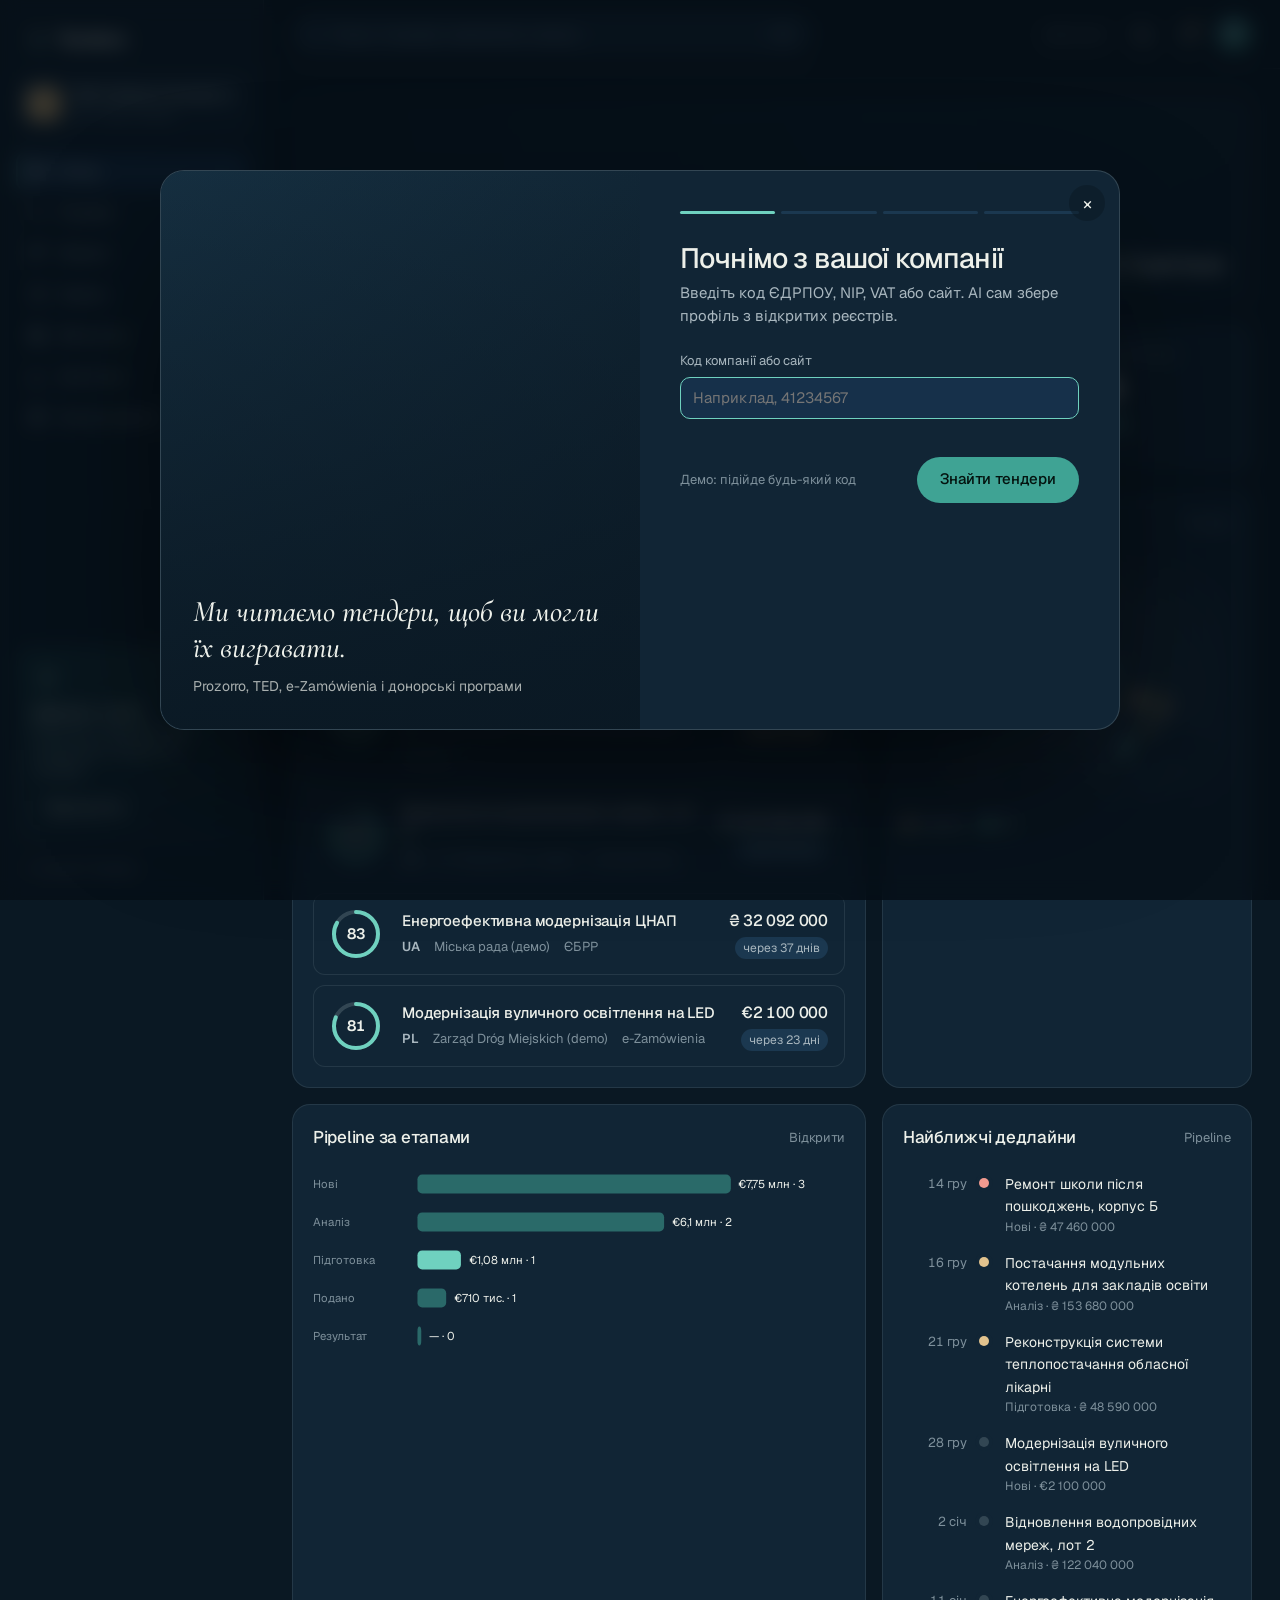
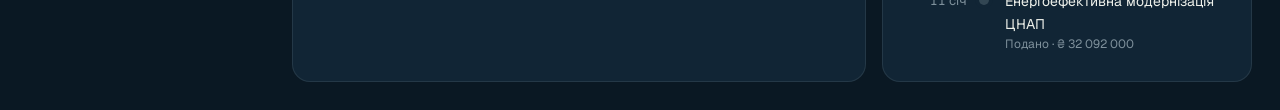
==== app/index.html @ 64ee4f7d "Tendera: premium landing, web app demo and live brand kit - Landing (UA/EN): living photos, animated" ====
<!doctype html>
<html lang="uk" data-theme="dark">
<head>
<meta charset="utf-8">
<meta name="viewport" content="width=device-width, initial-scale=1, viewport-fit=cover">
<title>Tendera — робочий простір</title>
<meta name="description" content="Демо застосунку Tendera: стрічка тендерів, AI-брифи, pipeline і підготовка заявок.">
<meta name="theme-color" content="#0B1A26">
<link rel="icon" href="../brand/favicon.svg" type="image/svg+xml">
<link rel="apple-touch-icon" href="../brand/apple-touch-icon.png">
<link rel="manifest" href="manifest.webmanifest">
<meta property="og:image" content="../brand/og.png">
<link rel="preconnect" href="https://images.unsplash.com">
<link rel="stylesheet" href="../assets/css/fonts.css">
<link rel="stylesheet" href="app.css">
</head>
<body>
<a class="skip" href="#view">Перейти до змісту</a>
<div class="shell">
  <aside class="side" id="side" aria-label="Бічна панель">
    <a class="side__brand" href="#/" aria-label="Tendera — огляд"><img src="../brand/logo.svg" height="30" alt="Tendera"></a>
    <button class="org" type="button" id="orgBtn" aria-label="Компанія">
      <span class="org__logo">ГІ</span>
      <span class="org__txt"><b id="orgName">ТОВ «Галбуд-Інжиніринг»</b><small>Pro · тріал, 12 днів</small></span>
    </button>
    <nav class="side__nav" aria-label="Розділи">
      <a href="#/" data-route="overview"><svg viewBox="0 0 24 24"><path d="M4 13h6V4H4zM14 20h6v-9h-6zM4 20h6v-4H4zM14 4v4h6V4z"/></svg>Огляд</a>
      <a href="#/tenders" data-route="tenders"><svg viewBox="0 0 24 24"><circle cx="11" cy="11" r="6.5"/><path d="m20 20-4.2-4.2"/></svg>Тендери<span class="badge" id="newCount">6</span></a>
      <a href="#/pipeline" data-route="pipeline"><svg viewBox="0 0 24 24"><path d="M4 5h4v14H4zM10 5h4v9h-4zM16 5h4v6h-4z"/></svg>Pipeline</a>
      <a href="#/bid/UA-2026-1041" data-route="bid"><svg viewBox="0 0 24 24"><path d="M7 3h7l5 5v13H7z"/><path d="M14 3v5h5M10 13h6M10 17h4"/></svg>Заявки</a>
      <a href="#/library" data-route="library"><svg viewBox="0 0 24 24"><path d="M4 4h4v16H4zM10 4h4v16h-4z"/><path d="m16 5 3.8-1 3 15.4-3.9.8z" transform="translate(-2 1)"/></svg>Бібліотека</a>
      <a href="#/analytics" data-route="analytics"><svg viewBox="0 0 24 24"><path d="M4 20V10M10 20V4M16 20v-7M22 20H2"/></svg>Аналітика</a>
      <a href="#/settings" data-route="settings"><svg viewBox="0 0 24 24"><circle cx="12" cy="12" r="3"/><path d="M19.4 15a1.6 1.6 0 0 0 .3 1.8l.1.1a2 2 0 1 1-2.8 2.8l-.1-.1a1.6 1.6 0 0 0-1.8-.3 1.6 1.6 0 0 0-1 1.5V21a2 2 0 1 1-4 0v-.1A1.6 1.6 0 0 0 9 19.4a1.6 1.6 0 0 0-1.8.3l-.1.1a2 2 0 1 1-2.8-2.8l.1-.1a1.6 1.6 0 0 0 .3-1.8 1.6 1.6 0 0 0-1.5-1H3a2 2 0 1 1 0-4h.1A1.6 1.6 0 0 0 4.6 9a1.6 1.6 0 0 0-.3-1.8l-.1-.1a2 2 0 1 1 2.8-2.8l.1.1a1.6 1.6 0 0 0 1.8.3H9a1.6 1.6 0 0 0 1-1.5V3a2 2 0 1 1 4 0v.1a1.6 1.6 0 0 0 1 1.5 1.6 1.6 0 0 0 1.8-.3l.1-.1a2 2 0 1 1 2.8 2.8l-.1.1a1.6 1.6 0 0 0-.3 1.8V9a1.6 1.6 0 0 0 1.5 1H21a2 2 0 1 1 0 4h-.1a1.6 1.6 0 0 0-1.5 1z"/></svg>Налаштування</a>
    </nav>
    <div class="side__card">
      <img src="../brand/mark.svg" width="28" height="28" alt="">
      <p><b>Дайджест о 8:00</b><br>Підключіть Telegram, щоб отримувати тендери на телефон.</p>
      <a class="btn btn--sm btn--ghost" href="#/settings?tab=integrations">Підключити</a>
    </div>
    <a class="side__back" href="../">← На сайт Tendera</a>
  </aside>

  <div class="main">
    <header class="top">
      <button class="top__menu" id="menuBtn" type="button" aria-label="Меню" aria-controls="side" aria-expanded="false"><svg viewBox="0 0 24 24"><path d="M4 7h16M4 12h16M4 17h10"/></svg></button>
      <button class="search" id="searchBtn" type="button" aria-label="Пошук і команди">
        <svg viewBox="0 0 24 24"><circle cx="11" cy="11" r="6.5"/><path d="m20 20-4.2-4.2"/></svg>
        <span>Пошук тендерів, замовників, команд</span><kbd>⌘K</kbd>
      </button>
      <div class="top__right">
        <span class="demo-pill" title="Усі дані в демо ілюстративні">Демо-дані</span>
        <button class="icon-btn" id="themeBtn" type="button" aria-label="Перемкнути тему"><svg viewBox="0 0 24 24"><path d="M21 12.8A9 9 0 1 1 11.2 3a7 7 0 0 0 9.8 9.8z"/></svg></button>
        <button class="icon-btn" id="bellBtn" type="button" aria-label="Сповіщення" aria-haspopup="true" aria-expanded="false"><svg viewBox="0 0 24 24"><path d="M6 8a6 6 0 1 1 12 0c0 7 3 9 3 9H3s3-2 3-9M10.3 21a1.9 1.9 0 0 0 3.4 0"/></svg><i class="dot"></i></button>
        <div class="avatar" title="Олег Коваль">ОК</div>
      </div>
      <div class="pop" id="bellPop" hidden>
        <p class="pop__title">Сповіщення</p>
        <a href="#/tender/UA-2026-1188" class="pop__item"><b>Дедлайн через 11 днів</b><span>Модульні котельні, Київ</span></a>
        <a href="#/library" class="pop__item"><b>Довідка спливає через 6 днів</b><span>Відсутність податкової заборгованості</span></a>
        <a href="#/tender/UA-2026-1355" class="pop__item"><b>Новий тендер, збіг 79</b><span>Ремонт школи, Харків</span></a>
      </div>
    </header>
    <main id="view" class="view" tabindex="-1"></main>
  </div>
</div>

<div class="palette" id="palette" hidden role="dialog" aria-modal="true" aria-label="Пошук і команди">
  <div class="palette__box">
    <input id="paletteInput" placeholder="Що шукаємо?" autocomplete="off" aria-controls="paletteList">
    <ul id="paletteList" role="listbox"></ul>
    <p class="palette__hint"><kbd>↑</kbd><kbd>↓</kbd> вибір <kbd>Enter</kbd> відкрити <kbd>Esc</kbd> закрити</p>
  </div>
</div>

<div class="onb" id="onb" hidden role="dialog" aria-modal="true" aria-labelledby="onbTitle"></div>
<div class="toasts" id="toasts" aria-live="polite"></div>

<script src="../assets/js/europe.js"></script>
<script src="data.js"></script>
<script src="app.js"></script>
</body>
</html>
---- assets/css/fonts.css ----
/* Self-hosted fonts: Geist (SIL OFL) and Cormorant Garamond (SIL OFL) */
@font-face{font-family:"Geist";font-style:normal;font-display:swap;font-weight:100 900;src:url(../fonts/geist-latin-wght-normal.woff2) format("woff2-variations");unicode-range:U+0000-00FF,U+0131,U+0152-0153,U+02BB-02BC,U+02C6,U+02DA,U+02DC,U+0304,U+0308,U+0329,U+2000-206F,U+20AC,U+2122,U+2191,U+2193,U+2212,U+2215,U+FEFF,U+FFFD}
@font-face{font-family:"Geist";font-style:normal;font-display:swap;font-weight:100 900;src:url(../fonts/geist-latin-ext-wght-normal.woff2) format("woff2-variations");unicode-range:U+0100-02BA,U+02BD-02C5,U+02C7-02CC,U+02CE-02D7,U+02DD-02FF,U+0304,U+0308,U+0329,U+1D00-1DBF,U+1E00-1E9F,U+1EF2-1EFF,U+2020,U+20A0-20AB,U+20AD-20C0,U+2113,U+2C60-2C7F,U+A720-A7FF}
@font-face{font-family:"Geist";font-style:normal;font-display:swap;font-weight:100 900;src:url(../fonts/geist-cyrillic-wght-normal.woff2) format("woff2-variations");unicode-range:U+0301,U+0400-045F,U+0490-0491,U+04B0-04B1,U+2116}
@font-face{font-family:"Geist";font-style:normal;font-display:swap;font-weight:100 900;src:url(../fonts/geist-cyrillic-ext-wght-normal.woff2) format("woff2-variations");unicode-range:U+0460-052F,U+1C80-1C8A,U+20B4,U+2DE0-2DFF,U+A640-A69F,U+FE2E-FE2F}
@font-face{font-family:"Cormorant";font-style:normal;font-display:swap;font-weight:500;src:url(../fonts/cormorant-garamond-latin-500-normal.woff2) format("woff2");unicode-range:U+0000-00FF,U+0131,U+0152-0153,U+02BB-02BC,U+02C6,U+02DA,U+02DC,U+0304,U+0308,U+0329,U+2000-206F,U+20AC,U+2122,U+2191,U+2193,U+2212,U+2215,U+FEFF,U+FFFD}
@font-face{font-family:"Cormorant";font-style:normal;font-display:swap;font-weight:500;src:url(../fonts/cormorant-garamond-latin-ext-500-normal.woff2) format("woff2");unicode-range:U+0100-02BA,U+02BD-02C5,U+02C7-02CC,U+02CE-02D7,U+02DD-02FF,U+1E00-1E9F,U+20A0-20AB,U+20AD-20C0,U+2C60-2C7F,U+A720-A7FF}
@font-face{font-family:"Cormorant";font-style:normal;font-display:swap;font-weight:500;src:url(../fonts/cormorant-garamond-cyrillic-500-normal.woff2) format("woff2");unicode-range:U+0301,U+0400-045F,U+0490-0491,U+04B0-04B1,U+2116}
@font-face{font-family:"Cormorant";font-style:italic;font-display:swap;font-weight:500;src:url(../fonts/cormorant-garamond-latin-500-italic.woff2) format("woff2");unicode-range:U+0000-00FF,U+0131,U+0152-0153,U+02BB-02BC,U+02C6,U+02DA,U+02DC,U+0304,U+0308,U+0329,U+2000-206F,U+20AC,U+2122,U+2191,U+2193,U+2212,U+2215,U+FEFF,U+FFFD}
@font-face{font-family:"Cormorant";font-style:italic;font-display:swap;font-weight:500;src:url(../fonts/cormorant-garamond-latin-ext-500-italic.woff2) format("woff2");unicode-range:U+0100-02BA,U+02BD-02C5,U+02C7-02CC,U+02CE-02D7,U+02DD-02FF,U+1E00-1E9F,U+20A0-20AB,U+20AD-20C0,U+2C60-2C7F,U+A720-A7FF}
@font-face{font-family:"Cormorant";font-style:italic;font-display:swap;font-weight:500;src:url(../fonts/cormorant-garamond-cyrillic-500-italic.woff2) format("woff2");unicode-range:U+0301,U+0400-045F,U+0490-0491,U+04B0-04B1,U+2116}
---- app/app.css ----
/* Tendera app */
:root{
  --verd:#3FA394; --verd-hi:#6FD1BF; --verd-deep:#1F6F65; --brass:#C8A46A; --brass-hi:#E2C38E; --seal:#CF4E44; --amber:#D9A441;
  --sans:"Geist",ui-sans-serif,system-ui,-apple-system,"Segoe UI",Roboto,sans-serif;
  --serif:"Cormorant","Cormorant Garamond",Georgia,serif;
  --ease:cubic-bezier(.16,1,.3,1);
  --r-sm:8px;--r:12px;--r-lg:18px;
}
[data-theme="dark"]{
  --bg:#0A1823; --bg-2:#0D1E2B; --surface:#112535; --surface-2:#16304A; --surface-3:#1B3850;
  --line:rgba(205,222,219,.10); --line-2:rgba(205,222,219,.18);
  --text:#EDF0EA; --text-2:#A9B7BF; --text-3:#7E909B; --accent:var(--verd-hi); --accent-ink:#04130F; --accent-bg:rgba(111,209,191,.12);
  --good:#6FD1BF; --warn:#E2C38E; --bad:#F19A8F; --good-bg:rgba(111,209,191,.13); --warn-bg:rgba(226,195,142,.14); --bad-bg:rgba(241,154,143,.13);
  --shadow:0 30px 80px -30px rgba(0,0,0,.6); color-scheme:dark;
}
[data-theme="light"]{
  --bg:#EEF1EC; --bg-2:#E6EAE4; --surface:#FFFFFF; --surface-2:#F4F6F2; --surface-3:#E9EEE8;
  --line:rgba(11,26,38,.09); --line-2:rgba(11,26,38,.16);
  --text:#0B1A26; --text-2:#475965; --text-3:#6D7E88; --accent:var(--verd-deep); --accent-ink:#FFFFFF; --accent-bg:rgba(31,111,101,.10);
  --good:#1F6F65; --warn:#946A1F; --bad:#B23B30; --good-bg:rgba(31,111,101,.10); --warn-bg:rgba(200,164,106,.18); --bad-bg:rgba(207,78,68,.11);
  --shadow:0 24px 60px -30px rgba(11,26,38,.35); color-scheme:light;
}
*,*::before,*::after{box-sizing:border-box}
html,body{height:100%}
body{margin:0;background:var(--bg);color:var(--text);font:400 15px/1.5 var(--sans);-webkit-font-smoothing:antialiased;font-feature-settings:"ss01","cv11"}
img{display:block;max-width:100%}
a{color:inherit}
button,input,select,textarea{font:inherit;color:inherit}
svg{fill:none;stroke:currentColor;stroke-width:1.6;stroke-linecap:round;stroke-linejoin:round}
.num{font-variant-numeric:tabular-nums lining-nums}
.skip{position:absolute;left:16px;top:-60px;z-index:200;background:var(--surface);padding:8px 14px;border-radius:8px}
.skip:focus{top:12px}
:focus-visible{outline:2px solid var(--accent);outline-offset:2px;border-radius:6px}
.sr-only{position:absolute!important;width:1px;height:1px;overflow:hidden;clip:rect(0,0,0,0);white-space:nowrap}

/* buttons */
.btn{display:inline-flex;align-items:center;justify-content:center;gap:8px;height:38px;padding:0 16px;border-radius:999px;border:1px solid transparent;background:none;font-weight:500;font-size:14px;cursor:pointer;text-decoration:none;white-space:nowrap;transition:background .2s,border-color .2s,box-shadow .3s var(--ease),transform .2s}
.btn:active{transform:translateY(1px)}
.btn svg{width:16px;height:16px}
.btn--sm{height:32px;padding:0 12px;font-size:13px}
.btn--lg{height:46px;padding:0 22px;font-size:15px}
.btn--primary{background:var(--verd);color:#04130F}
[data-theme="light"] .btn--primary{background:var(--verd-deep);color:#fff}
.btn--primary:hover{box-shadow:0 10px 30px -10px rgba(63,163,148,.7);filter:brightness(1.08)}
.btn--ghost{border-color:var(--line-2)}
.btn--ghost:hover{background:var(--surface-2)}
.btn--danger{border-color:var(--line-2);color:var(--bad)}
.btn--brass{background:linear-gradient(180deg,var(--brass-hi),var(--brass));color:#1C1406}
.icon-btn{position:relative;width:38px;height:38px;border-radius:999px;border:1px solid var(--line);background:none;display:grid;place-items:center;cursor:pointer}
.icon-btn svg{width:18px;height:18px}
.icon-btn:hover{background:var(--surface-2)}
.icon-btn .dot{position:absolute;top:8px;right:9px;width:7px;height:7px;border-radius:50%;background:var(--brass);box-shadow:0 0 0 2px var(--bg)}

/* shell */
.shell{display:grid;grid-template-columns:264px minmax(0,1fr);min-height:100%}
.side{position:sticky;top:0;height:100vh;display:flex;flex-direction:column;gap:18px;padding:22px 16px;background:var(--bg-2);border-right:1px solid var(--line);overflow-y:auto}
[data-theme="light"] .side__brand img{filter:invert(1) hue-rotate(180deg) brightness(.6)}
.side__brand{padding:2px 8px}
.org{display:flex;gap:10px;align-items:center;padding:10px;border-radius:var(--r);border:1px solid var(--line);background:var(--surface);cursor:pointer;text-align:left}
.org__logo{flex:0 0 34px;height:34px;border-radius:9px;display:grid;place-items:center;background:linear-gradient(135deg,var(--brass-hi),var(--brass));color:#1C1406;font-weight:600;font-size:13px}
.org__txt{display:grid;min-width:0}
.org__txt b{font-weight:500;font-size:13px;white-space:nowrap;overflow:hidden;text-overflow:ellipsis}
.org__txt small{font-size:12px;color:var(--text-3)}
.side__nav{display:grid;gap:2px}
.side__nav a{display:flex;align-items:center;gap:12px;padding:9px 12px;border-radius:10px;text-decoration:none;color:var(--text-2);font-size:14px;transition:background .2s,color .2s}
.side__nav a svg{width:18px;height:18px;flex:none}
.side__nav a:hover{background:var(--surface);color:var(--text)}
.side__nav a.is-active{background:var(--surface-2);color:var(--text);box-shadow:inset 2px 0 0 var(--accent)}
.badge{margin-left:auto;min-width:20px;height:20px;padding:0 6px;border-radius:999px;background:var(--accent-bg);color:var(--accent);font-size:12px;font-weight:600;display:grid;place-items:center}
.side__card{margin-top:auto;padding:16px;border-radius:var(--r);background:linear-gradient(160deg,rgba(63,163,148,.18),rgba(63,163,148,.02));border:1px solid var(--line)}
.side__card p{margin:10px 0 12px;font-size:13px;color:var(--text-2)}
.side__card b{color:var(--text);font-weight:500}
.side__back{font-size:13px;color:var(--text-3);text-decoration:none;padding:0 8px}
.side__back:hover{color:var(--text)}
.main{min-width:0;display:flex;flex-direction:column}
.top{position:sticky;top:0;z-index:20;display:flex;align-items:center;gap:12px;padding:14px 28px;background:color-mix(in srgb,var(--bg) 82%,transparent);backdrop-filter:blur(16px);-webkit-backdrop-filter:blur(16px);border-bottom:1px solid var(--line)}
.top__menu{display:none;width:38px;height:38px;border-radius:10px;border:1px solid var(--line);background:none;cursor:pointer;place-items:center}
.top__menu svg{width:20px;height:20px}
.search{flex:1;max-width:520px;display:flex;align-items:center;gap:10px;height:40px;padding:0 12px;border-radius:999px;border:1px solid var(--line);background:var(--surface);color:var(--text-3);cursor:pointer;text-align:left}
.search svg{width:17px;height:17px}
.search span{flex:1;font-size:14px;white-space:nowrap;overflow:hidden;text-overflow:ellipsis}
kbd{font:500 11px var(--sans);padding:2px 6px;border-radius:5px;border:1px solid var(--line-2);color:var(--text-3)}
.top__right{margin-left:auto;display:flex;align-items:center;gap:8px}
.demo-pill{font-size:12px;padding:5px 10px;border-radius:999px;border:1px dashed var(--line-2);color:var(--text-3)}
.avatar{width:36px;height:36px;border-radius:50%;display:grid;place-items:center;font-size:13px;font-weight:600;background:linear-gradient(135deg,#2B5B6B,#1F6F65);color:#EDF0EA;flex:none}
.avatar--sm{width:26px;height:26px;font-size:11px}
.pop{position:absolute;right:28px;top:62px;width:320px;padding:10px;border-radius:var(--r);background:var(--surface);border:1px solid var(--line-2);box-shadow:var(--shadow);animation:popIn .25s var(--ease)}
@keyframes popIn{from{opacity:0;transform:translateY(-6px)}}
.pop__title{margin:4px 8px 8px;font-size:12px;color:var(--text-3)}
.pop__item{display:grid;padding:10px;border-radius:10px;text-decoration:none}
.pop__item:hover{background:var(--surface-2)}
.pop__item b{font-weight:500;font-size:14px}
.pop__item span{font-size:13px;color:var(--text-3)}
.view{padding:28px;max-width:1440px;width:100%;outline:none}
.view.is-entering{animation:viewIn .5s var(--ease)}
@keyframes viewIn{from{opacity:0;transform:translateY(8px)}}

/* page head */
.ph{display:flex;align-items:flex-end;justify-content:space-between;gap:20px;margin-bottom:24px;flex-wrap:wrap}
.ph h1{margin:0;font-weight:500;font-size:30px;letter-spacing:-.03em;line-height:1.15}
.ph p{margin:6px 0 0;color:var(--text-2)}
.ph__actions{display:flex;gap:8px;flex-wrap:wrap}
.greet{font-family:var(--serif);font-style:italic;font-weight:500;font-size:40px;letter-spacing:-.01em;line-height:1}

/* cards */
.card{background:var(--surface);border:1px solid var(--line);border-radius:var(--r-lg);padding:20px}
.card h2,.card h3{margin:0;font-weight:500;letter-spacing:-.015em}
.card h2{font-size:17px}
.card__head{display:flex;align-items:center;justify-content:space-between;gap:12px;margin-bottom:14px}
.card__head a{font-size:13px;color:var(--text-3);text-decoration:none}
.card__head a:hover{color:var(--accent)}
.grid{display:grid;gap:16px}
.grid > *{min-width:0}
.g-kpi{grid-template-columns:repeat(4,minmax(0,1fr))}
.g-main{grid-template-columns:minmax(0,1.55fr) minmax(0,1fr)}
.kpi{position:relative;overflow:hidden}
.kpi small{display:block;font-size:13px;color:var(--text-3)}
.kpi b{display:block;margin-top:8px;font-weight:500;font-size:30px;letter-spacing:-.035em;line-height:1.1}
.kpi span{display:inline-block;margin-top:8px;font-size:12px;padding:2px 8px;border-radius:999px;background:var(--good-bg);color:var(--good)}
.kpi--hero{background:linear-gradient(150deg,rgba(63,163,148,.22),rgba(63,163,148,.04) 60%),var(--surface);border-color:rgba(111,209,191,.28)}
.kpi--hero b{font-family:var(--serif);font-size:46px;letter-spacing:-.02em;color:var(--brass-hi)}
[data-theme="light"] .kpi--hero b{color:#8A6326}

/* hero banner with living photo */
.hello{position:relative;overflow:hidden;border-radius:var(--r-lg);min-height:210px;margin-bottom:16px;isolation:isolate;color:#EDF0EA;display:flex;align-items:flex-end}
.hello .lp{position:absolute;inset:0;z-index:-2}
.hello::before{content:"";position:absolute;inset:0;z-index:-1;background:linear-gradient(90deg,rgba(10,24,35,.92) 0%,rgba(10,24,35,.7) 45%,rgba(10,24,35,.15))}
.hello__in{padding:26px 28px;display:flex;align-items:flex-end;justify-content:space-between;gap:24px;width:100%;flex-wrap:wrap}
.hello p{margin:8px 0 0;color:rgba(237,240,234,.78);max-width:36em}
.hello__meta{display:flex;gap:24px}
.hello__meta div{display:grid}
.hello__meta small{font-size:12px;color:rgba(237,240,234,.65)}
.hello__meta b{font-weight:500;font-size:22px}

/* living photo (shared) */
.lp{overflow:hidden;background:linear-gradient(135deg,#183447,#0D1E2B)}
.lp img{width:100%;height:100%;object-fit:cover;transform:scale(1.1);animation:lpDrift 24s ease-in-out infinite alternate;transition:opacity .8s}
.lp img.is-broken{opacity:0}
@keyframes lpDrift{from{transform:scale(1.1) translate(-1.2%,1%)}to{transform:scale(1.18) translate(1.4%,-1.2%)}}

/* tender rows */
.tlist{display:grid;gap:10px}
.trow{display:grid;grid-template-columns:56px minmax(0,1fr) auto;gap:16px;align-items:center;padding:14px 16px;border-radius:var(--r);border:1px solid var(--line);background:var(--surface);text-decoration:none;transition:border-color .2s,background .2s,transform .25s var(--ease)}
.trow:hover{border-color:var(--line-2);background:var(--surface-2)}
.trow__title{font-weight:500;font-size:15px;line-height:1.35;letter-spacing:-.01em;display:-webkit-box;-webkit-line-clamp:2;-webkit-box-orient:vertical;overflow:hidden}
.trow__meta{display:flex;flex-wrap:wrap;gap:6px 14px;margin-top:6px;font-size:13px;color:var(--text-3)}
.trow__meta .cc{font-weight:600;color:var(--text-2)}
.trow__side{text-align:right;display:grid;gap:4px;justify-items:end}
.trow__value{font-weight:500;font-size:16px;letter-spacing:-.02em}
.dl{font-size:12px;padding:2px 8px;border-radius:999px;background:var(--surface-3);color:var(--text-2)}
.dl--soon{background:var(--warn-bg);color:var(--warn)}
.dl--urgent{background:var(--bad-bg);color:var(--bad)}
.ring{position:relative;width:52px;height:52px}
.ring svg{width:52px;height:52px;transform:rotate(-90deg)}
.ring circle{fill:none;stroke-width:4}
.ring .bg{stroke:var(--line-2)}
.ring .fg{stroke-linecap:round;transition:stroke-dashoffset 1.2s var(--ease)}
.ring b{position:absolute;inset:0;display:grid;place-items:center;font-weight:600;font-size:15px;letter-spacing:-.02em}
.ring--lg,.ring--lg svg{width:120px;height:120px}
.ring--lg b{font-size:34px;font-weight:500}
.chip{display:inline-flex;align-items:center;gap:6px;font-size:12px;font-weight:500;padding:3px 9px;border-radius:999px;background:var(--surface-3);color:var(--text-2);white-space:nowrap}
.chip--good{background:var(--good-bg);color:var(--good)}
.chip--warn{background:var(--warn-bg);color:var(--warn)}
.chip--bad{background:var(--bad-bg);color:var(--bad)}
.chip--src{background:none;border:1px solid var(--line-2)}

/* filters */
.filters{display:flex;flex-wrap:wrap;gap:8px;align-items:center;margin-bottom:16px}
.seg{display:inline-flex;padding:3px;border-radius:999px;border:1px solid var(--line);background:var(--surface)}
.seg button{border:0;background:none;padding:6px 12px;border-radius:999px;font-size:13px;color:var(--text-2);cursor:pointer}
.seg button[aria-pressed="true"]{background:var(--surface-3);color:var(--text)}
.fchip{border:1px solid var(--line);background:var(--surface);padding:6px 12px;border-radius:999px;font-size:13px;color:var(--text-2);cursor:pointer}
.fchip[aria-pressed="true"]{border-color:var(--accent);color:var(--accent);background:var(--accent-bg)}
.select{height:34px;border-radius:999px;border:1px solid var(--line);background:var(--surface);padding:0 12px;font-size:13px;color:var(--text-2)}
.range{display:flex;align-items:center;gap:8px;font-size:13px;color:var(--text-2)}
.range input{accent-color:var(--verd)}
.tgrid{display:grid;grid-template-columns:repeat(auto-fill,minmax(320px,1fr));gap:14px}
.tcard{display:flex;flex-direction:column;border-radius:var(--r-lg);border:1px solid var(--line);background:var(--surface);overflow:hidden;text-decoration:none;transition:border-color .2s,transform .35s var(--ease),box-shadow .35s var(--ease)}
.tcard:hover{border-color:var(--line-2);transform:translateY(-3px);box-shadow:var(--shadow)}
.tcard__media{position:relative}
.tcard .lp{height:130px;position:relative}
.tcard .lp::after{content:"";position:absolute;inset:0;background:linear-gradient(180deg,transparent 30%,rgba(10,24,35,.75))}
.tcard__score{position:absolute;right:12px;bottom:-24px;z-index:2;background:var(--surface);border-radius:50%;padding:3px}
.tcard__src{position:absolute;left:12px;top:12px;z-index:2;font-size:11px;font-weight:600;padding:4px 9px;border-radius:999px;background:rgba(10,24,35,.65);color:#EDF0EA;backdrop-filter:blur(8px)}
.tcard__body{padding:16px 16px 18px;display:flex;flex-direction:column;gap:10px;flex:1}
.tcard__foot{margin-top:auto;display:flex;justify-content:space-between;align-items:center;gap:8px;padding-top:12px;border-top:1px solid var(--line)}
.empty{padding:48px;text-align:center;color:var(--text-2);border:1px dashed var(--line-2);border-radius:var(--r-lg)}
.empty b{display:block;color:var(--text);font-weight:500;font-size:17px;margin-bottom:6px}

/* table */
.table{width:100%;border-collapse:collapse;font-size:14px}
.table th{font-weight:500;font-size:12px;color:var(--text-3);text-align:left;padding:10px 12px;border-bottom:1px solid var(--line)}
.table td{padding:12px;border-bottom:1px solid var(--line);vertical-align:middle}
.table tr:hover td{background:var(--surface-2)}
.table a{text-decoration:none;font-weight:500}
.tscroll{overflow-x:auto;border:1px solid var(--line);border-radius:var(--r-lg);background:var(--surface)}

/* tender detail */
.thero{position:relative;border-radius:var(--r-lg);overflow:hidden;isolation:isolate;color:#EDF0EA;margin-bottom:16px}
.thero .lp{position:absolute;inset:0;z-index:-2}
.thero::before{content:"";position:absolute;inset:0;z-index:-1;background:linear-gradient(180deg,rgba(10,24,35,.35),rgba(10,24,35,.92) 75%)}
.thero__in{padding:96px 28px 24px}
.crumbs{font-size:13px;color:rgba(237,240,234,.7);margin-bottom:10px}
.crumbs a{text-decoration:none}
.thero h1{margin:0;max-width:30em;font-weight:500;font-size:30px;line-height:1.15;letter-spacing:-.03em}
.thero__orig{margin:8px 0 0;color:rgba(237,240,234,.7);font-size:14px}
.thero__facts{display:flex;flex-wrap:wrap;gap:12px 32px;margin-top:22px;padding-top:18px;border-top:1px solid rgba(237,240,234,.16)}
.thero__facts div{display:grid}
.thero__facts small{font-size:12px;color:rgba(237,240,234,.62)}
.thero__facts b{font-weight:500;font-size:18px}
.dgrid{display:grid;grid-template-columns:minmax(0,1fr) 340px;gap:16px;align-items:start}
.tabs{display:flex;gap:4px;border-bottom:1px solid var(--line);margin:-4px 0 18px;overflow-x:auto}
.tabs button{border:0;background:none;padding:10px 12px;font-size:14px;color:var(--text-3);cursor:pointer;border-bottom:2px solid transparent;margin-bottom:-1px;white-space:nowrap}
.tabs button[aria-selected="true"]{color:var(--text);border-bottom-color:var(--accent)}
.brief{font-family:var(--serif);font-size:21px;line-height:1.55;color:var(--text);margin:0 0 18px}
.ai-mark{display:inline-flex;align-items:center;gap:6px;font-size:12px;color:var(--accent);margin-bottom:10px}
.ai-mark img{width:18px;height:18px}
.reasons{display:grid;grid-template-columns:1fr 1fr;gap:12px}
.reasons ul{list-style:none;margin:8px 0 0;padding:0;display:grid;gap:8px}
.reasons li{display:flex;gap:8px;font-size:14px;color:var(--text-2)}
.reasons li::before{content:"";flex:none;width:6px;height:6px;margin-top:8px;border-radius:50%;background:var(--good)}
.reasons .con li::before{background:var(--bad)}
.reasons h3{font-size:13px;font-weight:500;color:var(--text-3)}
.req{list-style:none;margin:0;padding:0;display:grid;gap:8px}
.req li{display:grid;grid-template-columns:22px minmax(0,1fr) auto;gap:12px;align-items:start;padding:12px 14px;border-radius:var(--r);background:var(--surface-2);border:1px solid var(--line)}
.req .st{width:22px;height:22px;border-radius:50%;display:grid;place-items:center}
.req .st svg{width:13px;height:13px;stroke-width:2.4}
.st--ok{background:var(--good-bg);color:var(--good)}.st--missing{background:var(--bad-bg);color:var(--bad)}.st--check{background:var(--warn-bg);color:var(--warn)}
.req small{display:block;margin-top:2px;font-size:12px;color:var(--text-3)}
.cite{font-size:12px;color:var(--text-3);white-space:nowrap;border:1px solid var(--line-2);border-radius:6px;padding:2px 6px;background:none;cursor:pointer}
.cite:hover{color:var(--accent);border-color:var(--accent)}
.risk{display:grid;grid-template-columns:auto 1fr auto;gap:12px;align-items:center;padding:12px 14px;border-radius:var(--r);border:1px solid var(--line);margin-bottom:8px}
.verdict{position:sticky;top:84px;display:grid;gap:16px}
.verdict__score{display:flex;align-items:center;gap:16px}
.verdict__label{font-size:13px;color:var(--text-3)}
.verdict__title{margin:2px 0 0;font-weight:500;font-size:20px;letter-spacing:-.02em}
.verdict__title.bid{color:var(--good)}.verdict__title.consider{color:var(--warn)}.verdict__title.skip{color:var(--bad)}
.verdict__btns{display:grid;grid-template-columns:1fr 1fr;gap:8px}
.verdict__btns .btn{width:100%}
.facts{display:grid;gap:10px;margin:0}
.facts div{display:flex;justify-content:space-between;gap:12px;font-size:14px}
.facts dt{color:var(--text-3)}
.facts dd{margin:0;text-align:right;font-weight:500}
.countdown{display:flex;gap:8px}
.countdown div{flex:1;text-align:center;padding:10px 4px;border-radius:10px;background:var(--surface-2)}
.countdown b{display:block;font-size:22px;font-weight:500;letter-spacing:-.02em}
.countdown small{font-size:11px;color:var(--text-3)}

/* chat */
.chat{display:flex;flex-direction:column;gap:12px}
.chat__log{display:grid;gap:12px;max-height:440px;overflow-y:auto;padding-right:4px}
.msg{max-width:86%;padding:12px 14px;border-radius:14px;font-size:14px;line-height:1.55}
.msg--me{justify-self:end;background:var(--accent-bg);color:var(--text);border-bottom-right-radius:4px}
.msg--ai{background:var(--surface-2);border:1px solid var(--line);border-bottom-left-radius:4px}
.msg--ai .cite{margin-left:4px}
.chat__q{display:flex;flex-wrap:wrap;gap:6px}
.chat__form{display:flex;gap:8px}
.chat__form input{flex:1;height:42px;border-radius:999px;border:1px solid var(--line-2);background:var(--surface-2);padding:0 16px;outline:none}
.chat__form input:focus{border-color:var(--accent)}
.typing span{display:inline-block;width:6px;height:6px;margin-right:3px;border-radius:50%;background:var(--text-3);animation:typing 1s infinite}
.typing span:nth-child(2){animation-delay:.15s}.typing span:nth-child(3){animation-delay:.3s}
@keyframes typing{0%,60%,100%{opacity:.25;transform:none}30%{opacity:1;transform:translateY(-3px)}}

/* docs viewer */
.docv{display:grid;grid-template-columns:200px minmax(0,1fr);gap:16px}
.docv__list{display:grid;gap:6px;align-content:start}
.docv__list button{text-align:left;padding:10px 12px;border-radius:10px;border:1px solid var(--line);background:var(--surface-2);cursor:pointer;font-size:13px}
.docv__list button[aria-pressed="true"]{border-color:var(--accent)}
.docv__list small{display:block;color:var(--text-3)}
.page{background:#F7F8F4;color:#26343D;border-radius:10px;padding:26px 30px;font-family:var(--serif);font-size:17px;line-height:1.7;min-height:420px;box-shadow:var(--shadow)}
.page__h{font:500 12px var(--sans);color:#6A7A84;display:flex;justify-content:space-between;border-bottom:1px solid rgba(11,26,38,.1);padding-bottom:10px;margin-bottom:12px}
.page p{margin:0 0 10px}
.page mark{background:rgba(63,163,148,.22);color:inherit;border-radius:3px;padding:0 2px}
.page mark.flash{animation:flash 1.6s var(--ease)}
@keyframes flash{0%,40%{background:rgba(200,164,106,.6)}}

/* analytics svg */
.chart{width:100%;height:auto;display:block}
.chart text{fill:var(--text-3);font:12px var(--sans);stroke:none}
.chart .grid line{stroke:var(--line)}
.legend{display:flex;gap:16px;font-size:13px;color:var(--text-2);margin-top:8px}
.legend i{display:inline-block;width:10px;height:10px;border-radius:3px;margin-right:6px;vertical-align:-1px}

/* pipeline */
.board{display:grid;grid-template-columns:repeat(5,minmax(240px,1fr));gap:12px;overflow-x:auto;padding-bottom:12px}
.col{background:var(--bg-2);border:1px solid var(--line);border-radius:var(--r-lg);padding:12px;min-height:420px;display:flex;flex-direction:column;gap:10px;transition:background .2s,border-color .2s}
.col.is-over{border-color:var(--accent);background:var(--accent-bg)}
.col__head{display:flex;justify-content:space-between;align-items:baseline;padding:4px 4px 6px}
.col__head b{font-weight:500}
.col__head span{font-size:12px;color:var(--text-3)}
.col__sum{font-size:13px;color:var(--text-2);padding:0 4px 4px}
.kcard{padding:12px;border-radius:var(--r);background:var(--surface);border:1px solid var(--line);cursor:grab;display:grid;gap:8px}
.kcard:active{cursor:grabbing}
.kcard.is-dragging{opacity:.4}
.kcard a{text-decoration:none;font-weight:500;font-size:14px;line-height:1.35}
.kcard__row{display:flex;justify-content:space-between;align-items:center;gap:8px;font-size:12px;color:var(--text-3)}
.kcard__move{display:flex;gap:4px}
.kcard__move button{width:26px;height:26px;border-radius:7px;border:1px solid var(--line);background:none;cursor:pointer;color:var(--text-3)}
.kcard__move button:hover{color:var(--text);border-color:var(--line-2)}

/* bid workspace */
.bgrid{display:grid;grid-template-columns:minmax(0,1fr) 360px;gap:16px;align-items:start}
.progress{height:8px;border-radius:999px;background:var(--surface-3);overflow:hidden}
.progress span{display:block;height:100%;border-radius:inherit;background:linear-gradient(90deg,var(--verd),var(--verd-hi));transition:width .8s var(--ease)}
.check{list-style:none;margin:0;padding:0;display:grid;gap:6px}
.check li{display:grid;grid-template-columns:auto minmax(0,1fr) auto;gap:12px;align-items:center;padding:10px 12px;border-radius:10px;border:1px solid var(--line)}
.check input{width:18px;height:18px;accent-color:var(--verd)}
.check label{font-size:14px;cursor:pointer}
.check small{display:block;color:var(--text-3);font-size:12px}
.check li.is-done label{color:var(--text-3);text-decoration:line-through;text-decoration-color:var(--line-2)}
.brief,.page,.editor{font-variant-numeric:lining-nums}
.editor{min-height:340px;padding:20px 22px;border-radius:var(--r);border:1px solid var(--line-2);background:var(--surface-2);font-family:var(--serif);font-size:18px;line-height:1.65;outline:none;white-space:pre-wrap}
.editor:focus{border-color:var(--accent)}
.editor:empty::before{content:attr(data-placeholder);color:var(--text-3)}
.toolbar{display:flex;gap:8px;flex-wrap:wrap;margin-bottom:10px}

/* library */
.lib{display:grid;grid-template-columns:repeat(auto-fill,minmax(260px,1fr));gap:12px}
.libc{padding:16px;border-radius:var(--r-lg);border:1px solid var(--line);background:var(--surface);display:grid;gap:10px}
.libc__ic{width:40px;height:48px;border-radius:6px;background:var(--surface-3);display:grid;place-items:center;font-size:10px;font-weight:600;color:var(--text-3);position:relative}
.libc__ic::after{content:"";position:absolute;right:0;top:0;border-style:solid;border-width:0 10px 10px 0;border-color:transparent var(--surface) transparent transparent}
.libc b{font-weight:500;font-size:14px;line-height:1.35}
.drop{border:1.5px dashed var(--line-2);border-radius:var(--r-lg);padding:28px;text-align:center;color:var(--text-2);transition:border-color .2s,background .2s;cursor:pointer}
.drop.is-over,.drop:hover{border-color:var(--accent);background:var(--accent-bg)}

/* settings */
.form{display:grid;gap:14px;max-width:640px}
.field{display:grid;gap:6px}
.field label{font-size:13px;color:var(--text-2)}
.field input,.field select,.field textarea{height:42px;border-radius:10px;border:1px solid var(--line-2);background:var(--surface-2);padding:0 12px;outline:none}
.field textarea{height:auto;min-height:80px;padding:10px 12px}
.field input:focus,.field select:focus{border-color:var(--accent)}
.tags{display:flex;flex-wrap:wrap;gap:6px}
.integr{display:grid;grid-template-columns:repeat(auto-fill,minmax(240px,1fr));gap:12px}
.integr .card{display:grid;gap:10px}
.integr .ic{width:40px;height:40px;border-radius:10px;display:grid;place-items:center;font-weight:600;background:var(--surface-3)}

/* map card */
.mapcard{position:relative}
.mapcard canvas{width:100%;max-width:100%;aspect-ratio:1000/780;display:block;-webkit-mask-image:radial-gradient(ellipse 65% 62% at 55% 52%,#000 55%,transparent 100%);mask-image:radial-gradient(ellipse 65% 62% at 55% 52%,#000 55%,transparent 100%)}

/* timeline */
.tl{display:grid;gap:0}
.tl__row{display:grid;grid-template-columns:64px 14px minmax(0,1fr);gap:12px;align-items:start;padding:8px 0}
.tl__day{font-size:13px;color:var(--text-3);text-align:right;padding-top:1px}
.tl__dot{width:10px;height:10px;border-radius:50%;margin-top:5px;background:var(--line-2);box-shadow:0 0 0 4px var(--surface)}
.tl__dot.urgent{background:var(--bad)}.tl__dot.soon{background:var(--warn)}
.tl__row a{text-decoration:none;font-size:14px}
.tl__row small{display:block;color:var(--text-3);font-size:12px}

/* palette */
.palette{position:fixed;inset:0;z-index:100;background:rgba(5,12,18,.55);backdrop-filter:blur(6px);display:grid;place-items:start center;padding-top:12vh}
.palette[hidden]{display:none}
.palette__box{width:min(620px,92vw);border-radius:var(--r-lg);background:var(--surface);border:1px solid var(--line-2);box-shadow:var(--shadow);overflow:hidden;animation:popIn .25s var(--ease)}
.palette input{width:100%;height:58px;border:0;border-bottom:1px solid var(--line);background:none;padding:0 20px;font-size:17px;outline:none}
.palette ul{list-style:none;margin:0;padding:8px;max-height:380px;overflow-y:auto}
.palette li{display:flex;justify-content:space-between;gap:12px;padding:10px 12px;border-radius:10px;cursor:pointer;font-size:14px}
.palette li small{color:var(--text-3)}
.palette li[aria-selected="true"]{background:var(--surface-3)}
.palette__hint{margin:0;padding:10px 16px;border-top:1px solid var(--line);font-size:12px;color:var(--text-3);display:flex;gap:6px;align-items:center}

/* onboarding */
.onb{position:fixed;inset:0;z-index:120;display:grid;place-items:center;padding:16px;background:rgba(5,12,18,.72);backdrop-filter:blur(10px)}
.onb[hidden]{display:none}
.onb__box{position:relative;width:min(960px,100%);min-height:560px;display:grid;grid-template-columns:1fr 1fr;border-radius:24px;overflow:hidden;background:var(--surface);border:1px solid var(--line-2);box-shadow:0 60px 160px -40px rgba(0,0,0,.8);animation:popIn .5s var(--ease)}
.onb__photo{position:relative;isolation:isolate;color:#EDF0EA;display:flex;flex-direction:column;justify-content:flex-end;padding:32px}
.onb__photo .lp{position:absolute;inset:0;z-index:-2}
.onb__photo::before{content:"";position:absolute;inset:0;z-index:-1;background:linear-gradient(180deg,rgba(10,24,35,.2),rgba(10,24,35,.9))}
.onb__photo blockquote{margin:0;font-family:var(--serif);font-style:italic;font-size:30px;line-height:1.2}
.onb__photo p{margin:10px 0 0;color:rgba(237,240,234,.7);font-size:14px}
.onb__body{padding:40px 40px 32px;display:flex;flex-direction:column}
.onb__steps{display:flex;gap:6px;margin-bottom:28px}
.onb__steps i{flex:1;height:3px;border-radius:3px;background:var(--surface-3)}
.onb__steps i.on{background:var(--accent)}
.onb h2{margin:0 0 8px;font-weight:500;font-size:28px;letter-spacing:-.03em;line-height:1.15}
.onb__body > p{margin:0 0 24px;color:var(--text-2)}
.onb__foot{margin-top:auto;display:flex;justify-content:space-between;align-items:center;gap:12px;padding-top:24px}
.onb__close{position:absolute;top:14px;right:14px;z-index:3;width:36px;height:36px;border-radius:50%;border:0;background:rgba(10,24,35,.5);color:#EDF0EA;cursor:pointer;font-size:18px}
.scan{display:grid;gap:10px}
.scan li{display:flex;align-items:center;gap:10px;font-size:14px;color:var(--text-3);transition:color .4s}
.scan li.done{color:var(--text)}
.scan li .sp{width:18px;height:18px;border-radius:50%;border:2px solid var(--line-2);border-top-color:var(--accent);animation:spin .8s linear infinite}
.scan li.done .sp{animation:none;border-color:var(--good);background:var(--good);box-shadow:inset 0 0 0 3px var(--surface)}
@keyframes spin{to{transform:rotate(360deg)}}
.found{font-family:var(--serif);font-size:64px;line-height:1;color:var(--brass-hi);letter-spacing:-.02em}
[data-theme="light"] .found{color:#8A6326}

/* toasts */
.toasts{position:fixed;right:20px;bottom:20px;z-index:150;display:grid;gap:8px}
.toast{display:flex;align-items:center;gap:10px;padding:12px 16px;border-radius:12px;background:var(--surface);border:1px solid var(--line-2);box-shadow:var(--shadow);font-size:14px;animation:toastIn .4s var(--ease)}
.toast::before{content:"";width:8px;height:8px;border-radius:50%;background:var(--good)}
.toast a{color:var(--accent);margin-left:6px}
@keyframes toastIn{from{opacity:0;transform:translateY(10px)}}

/* responsive */
@media (max-width:1180px){
  .g-kpi{grid-template-columns:repeat(2,minmax(0,1fr))}
  .g-main,.dgrid,.bgrid{grid-template-columns:1fr}
  .verdict{position:static}
}
@media (max-width:900px){
  .shell{grid-template-columns:1fr}
  .side{position:fixed;z-index:60;left:0;top:0;width:280px;transform:translateX(-102%);transition:transform .35s var(--ease);box-shadow:var(--shadow)}
  .side.is-open{transform:none}
  .top__menu{display:grid}
  .demo-pill{display:none}
  .top{padding:10px 14px}
  .view{padding:18px 14px}
  .onb__box{grid-template-columns:1fr}
  .onb__photo{display:none}
  .onb__body{padding:32px 24px 24px}
}
@media (max-width:620px){
  .g-kpi{grid-template-columns:1fr 1fr}
  .kpi b{font-size:24px}.kpi--hero{grid-column:1/-1}.kpi--hero b{font-size:40px}
  .trow{grid-template-columns:48px minmax(0,1fr)}
  .trow__side{grid-column:2;justify-items:start;text-align:left;display:flex;gap:8px;align-items:center}
  .reasons,.docv{grid-template-columns:1fr}
  .search span{display:none}.search kbd{display:none}.search{flex:0 0 40px;padding:0;justify-content:center}
  .thero h1{font-size:23px}.thero__in{padding:72px 18px 18px}
  .hello__meta{gap:16px}
  .ph h1{font-size:24px}.greet{font-size:32px}
}
@media (prefers-reduced-motion:reduce){*,*::before,*::after{animation:none!important;transition-duration:.001ms!important}}
.chart rect,.chart text{stroke:none}
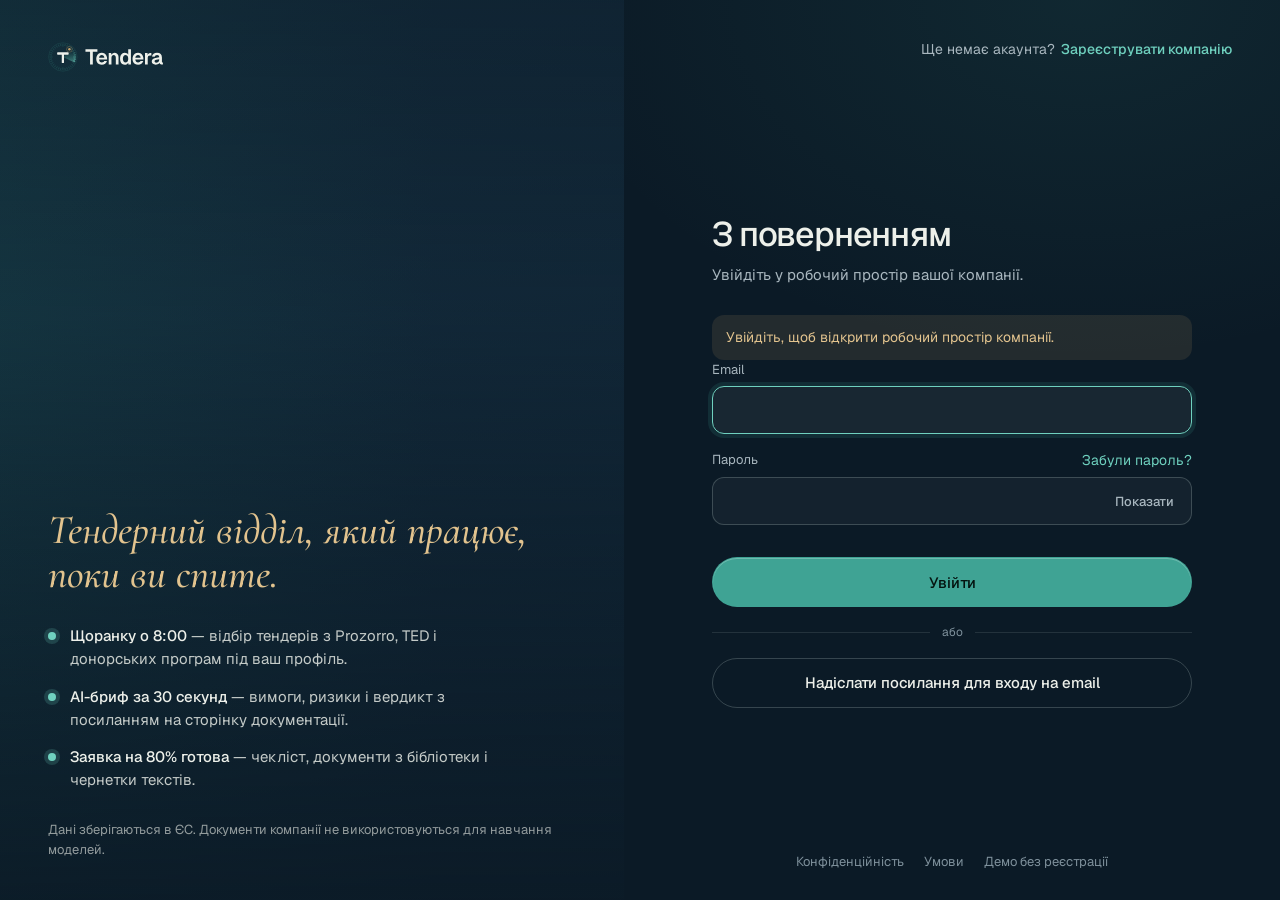
==== commit a3c23f74: "Add business registration and sign-in with Supabase - auth/: 3-step company sign-up with EDRPOU/NIP " ====
--- a/app/index.html
+++ b/app/index.html
@@ -14,14 +14,14 @@
 <link rel="stylesheet" href="../assets/css/fonts.css">
 <link rel="stylesheet" href="app.css">
 </head>
-<body>
+<body class="booting">
 <a class="skip" href="#view">Перейти до змісту</a>
 <div class="shell">
   <aside class="side" id="side" aria-label="Бічна панель">
     <a class="side__brand" href="#/" aria-label="Tendera — огляд"><img src="../brand/logo.svg" height="30" alt="Tendera"></a>
     <button class="org" type="button" id="orgBtn" aria-label="Компанія">
-      <span class="org__logo">ГІ</span>
-      <span class="org__txt"><b id="orgName">ТОВ «Галбуд-Інжиніринг»</b><small>Pro · тріал, 12 днів</small></span>
+      <span class="org__logo" id="orgLogo">ГІ</span>
+      <span class="org__txt"><b id="orgName">ТОВ «Галбуд-Інжиніринг»</b><small id="orgPlan">Pro · тріал, 12 днів</small></span>
     </button>
     <nav class="side__nav" aria-label="Розділи">
       <a href="#/" data-route="overview"><svg viewBox="0 0 24 24"><path d="M4 13h6V4H4zM14 20h6v-9h-6zM4 20h6v-4H4zM14 4v4h6V4z"/></svg>Огляд</a>
@@ -51,7 +51,13 @@
         <span class="demo-pill" title="Усі дані в демо ілюстративні">Демо-дані</span>
         <button class="icon-btn" id="themeBtn" type="button" aria-label="Перемкнути тему"><svg viewBox="0 0 24 24"><path d="M21 12.8A9 9 0 1 1 11.2 3a7 7 0 0 0 9.8 9.8z"/></svg></button>
         <button class="icon-btn" id="bellBtn" type="button" aria-label="Сповіщення" aria-haspopup="true" aria-expanded="false"><svg viewBox="0 0 24 24"><path d="M6 8a6 6 0 1 1 12 0c0 7 3 9 3 9H3s3-2 3-9M10.3 21a1.9 1.9 0 0 0 3.4 0"/></svg><i class="dot"></i></button>
-        <div class="avatar" title="Олег Коваль">ОК</div>
+        <button class="avatar" id="meBtn" type="button" aria-haspopup="true" aria-expanded="false" aria-controls="mePop" title="Олег Коваль">ОК</button>
+      </div>
+      <div class="pop" id="mePop" hidden>
+        <div class="pop__me"><b id="meName">Олег Коваль</b><span id="meMail">Демо-користувач</span></div>
+        <a href="#/settings?tab=company" class="pop__item"><b>Профіль компанії</b></a>
+        <a href="#/settings?tab=team" class="pop__item"><b>Команда</b></a>
+        <button type="button" class="pop__item pop__btn" id="signOut"><b>Вийти</b></button>
       </div>
       <div class="pop" id="bellPop" hidden>
         <p class="pop__title">Сповіщення</p>
@@ -75,6 +81,9 @@
 <div class="onb" id="onb" hidden role="dialog" aria-modal="true" aria-labelledby="onbTitle"></div>
 <div class="toasts" id="toasts" aria-live="polite"></div>
 
+<script src="../assets/vendor/supabase.js"></script>
+<script src="../assets/js/config.js"></script>
+<script src="../assets/js/auth-client.js"></script>
 <script src="../assets/js/europe.js"></script>
 <script src="data.js"></script>
 <script src="app.js"></script>
--- a/app/app.css
+++ b/app/app.css
@@ -423,3 +423,12 @@
 }
 @media (prefers-reduced-motion:reduce){*,*::before,*::after{animation:none!important;transition-duration:.001ms!important}}
 .chart rect,.chart text{stroke:none}
+
+button.avatar{border:0;cursor:pointer}
+.pop__me{padding:8px 10px 10px;border-bottom:1px solid var(--line);margin-bottom:6px;display:grid}
+.pop__me b{font-weight:500}
+.pop__me span{font-size:13px;color:var(--text-3);overflow:hidden;text-overflow:ellipsis}
+.pop__btn{width:100%;border:0;background:none;text-align:left;cursor:pointer;color:inherit;font:inherit}
+.pop__btn b{color:var(--bad)}
+body.booting .view{opacity:0}
+body.booting::after{content:"";position:fixed;left:50%;top:50%;width:28px;height:28px;margin:-14px;border-radius:50%;border:2px solid var(--line-2);border-top-color:var(--accent);animation:spin .8s linear infinite}
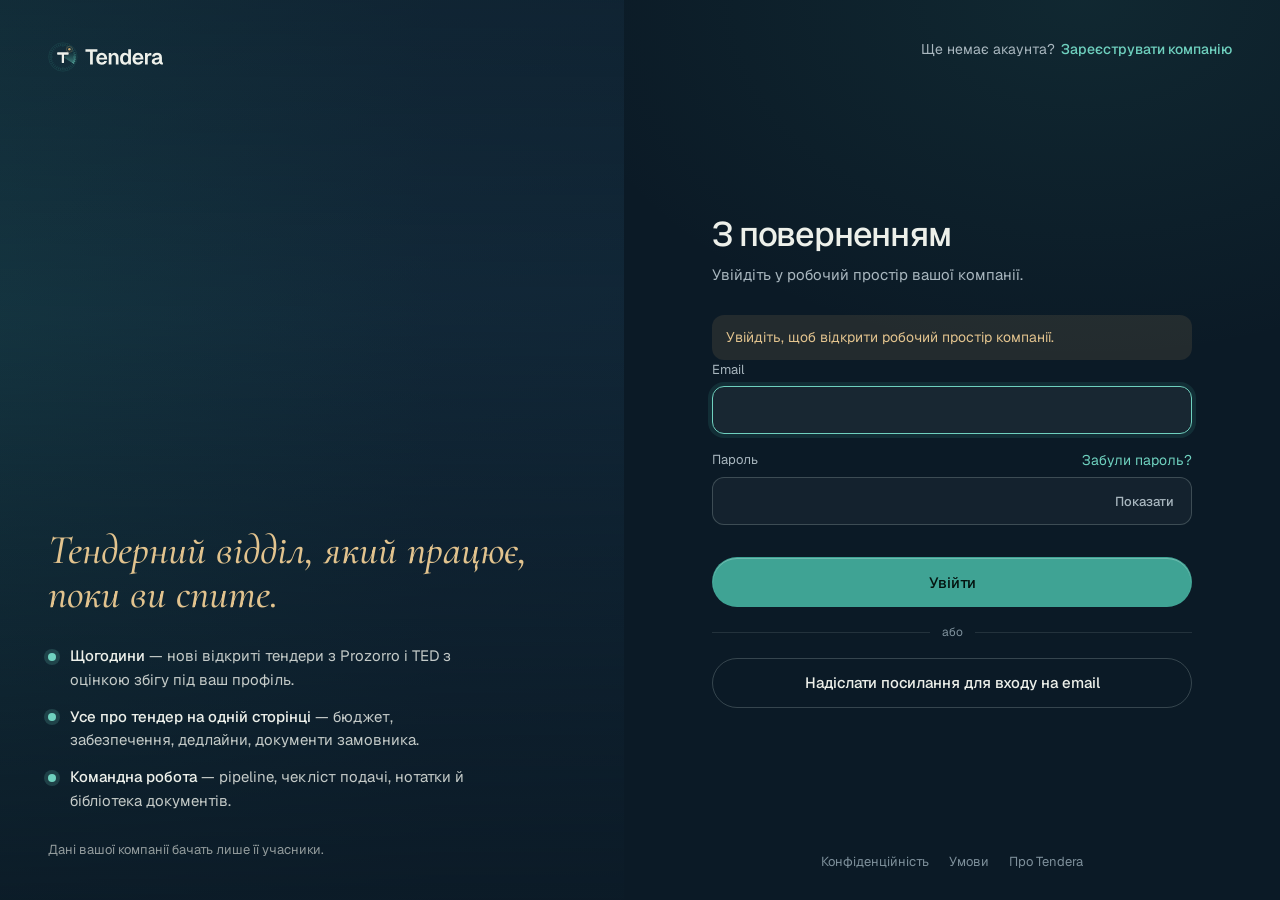
==== commit 8e6f3f38: "Switch to real data only: Prozorro + TED tenders, no demo - scripts/fetch-tenders.mjs: hourly collec" ====
--- a/app/index.html
+++ b/app/index.html
@@ -4,7 +4,7 @@
 <meta charset="utf-8">
 <meta name="viewport" content="width=device-width, initial-scale=1, viewport-fit=cover">
 <title>Tendera — робочий простір</title>
-<meta name="description" content="Демо застосунку Tendera: стрічка тендерів, AI-брифи, pipeline і підготовка заявок.">
+<meta name="description" content="Робочий простір Tendera: відкриті тендери з Prozorro і TED, pipeline, заявки й документи компанії.">
 <meta name="theme-color" content="#0B1A26">
 <link rel="icon" href="../brand/favicon.svg" type="image/svg+xml">
 <link rel="apple-touch-icon" href="../brand/apple-touch-icon.png">
@@ -20,22 +20,22 @@
   <aside class="side" id="side" aria-label="Бічна панель">
     <a class="side__brand" href="#/" aria-label="Tendera — огляд"><img src="../brand/logo.svg" height="30" alt="Tendera"></a>
     <button class="org" type="button" id="orgBtn" aria-label="Компанія">
-      <span class="org__logo" id="orgLogo">ГІ</span>
-      <span class="org__txt"><b id="orgName">ТОВ «Галбуд-Інжиніринг»</b><small id="orgPlan">Pro · тріал, 12 днів</small></span>
+      <span class="org__logo" id="orgLogo"></span>
+      <span class="org__txt"><b id="orgName"></b><small id="orgPlan"></small></span>
     </button>
     <nav class="side__nav" aria-label="Розділи">
       <a href="#/" data-route="overview"><svg viewBox="0 0 24 24"><path d="M4 13h6V4H4zM14 20h6v-9h-6zM4 20h6v-4H4zM14 4v4h6V4z"/></svg>Огляд</a>
-      <a href="#/tenders" data-route="tenders"><svg viewBox="0 0 24 24"><circle cx="11" cy="11" r="6.5"/><path d="m20 20-4.2-4.2"/></svg>Тендери<span class="badge" id="newCount">6</span></a>
+      <a href="#/tenders" data-route="tenders"><svg viewBox="0 0 24 24"><circle cx="11" cy="11" r="6.5"/><path d="m20 20-4.2-4.2"/></svg>Тендери<span class="badge" id="newCount" hidden title="Нові підходящі тендери за 24 години"></span></a>
       <a href="#/pipeline" data-route="pipeline"><svg viewBox="0 0 24 24"><path d="M4 5h4v14H4zM10 5h4v9h-4zM16 5h4v6h-4z"/></svg>Pipeline</a>
-      <a href="#/bid/UA-2026-1041" data-route="bid"><svg viewBox="0 0 24 24"><path d="M7 3h7l5 5v13H7z"/><path d="M14 3v5h5M10 13h6M10 17h4"/></svg>Заявки</a>
+      <a href="#/bid" data-route="bid"><svg viewBox="0 0 24 24"><path d="M7 3h7l5 5v13H7z"/><path d="M14 3v5h5M10 13h6M10 17h4"/></svg>Заявки</a>
       <a href="#/library" data-route="library"><svg viewBox="0 0 24 24"><path d="M4 4h4v16H4zM10 4h4v16h-4z"/><path d="m16 5 3.8-1 3 15.4-3.9.8z" transform="translate(-2 1)"/></svg>Бібліотека</a>
       <a href="#/analytics" data-route="analytics"><svg viewBox="0 0 24 24"><path d="M4 20V10M10 20V4M16 20v-7M22 20H2"/></svg>Аналітика</a>
       <a href="#/settings" data-route="settings"><svg viewBox="0 0 24 24"><circle cx="12" cy="12" r="3"/><path d="M19.4 15a1.6 1.6 0 0 0 .3 1.8l.1.1a2 2 0 1 1-2.8 2.8l-.1-.1a1.6 1.6 0 0 0-1.8-.3 1.6 1.6 0 0 0-1 1.5V21a2 2 0 1 1-4 0v-.1A1.6 1.6 0 0 0 9 19.4a1.6 1.6 0 0 0-1.8.3l-.1.1a2 2 0 1 1-2.8-2.8l.1-.1a1.6 1.6 0 0 0 .3-1.8 1.6 1.6 0 0 0-1.5-1H3a2 2 0 1 1 0-4h.1A1.6 1.6 0 0 0 4.6 9a1.6 1.6 0 0 0-.3-1.8l-.1-.1a2 2 0 1 1 2.8-2.8l.1.1a1.6 1.6 0 0 0 1.8.3H9a1.6 1.6 0 0 0 1-1.5V3a2 2 0 1 1 4 0v.1a1.6 1.6 0 0 0 1 1.5 1.6 1.6 0 0 0 1.8-.3l.1-.1a2 2 0 1 1 2.8 2.8l-.1.1a1.6 1.6 0 0 0-.3 1.8V9a1.6 1.6 0 0 0 1.5 1H21a2 2 0 1 1 0 4h-.1a1.6 1.6 0 0 0-1.5 1z"/></svg>Налаштування</a>
     </nav>
     <div class="side__card">
       <img src="../brand/mark.svg" width="28" height="28" alt="">
-      <p><b>Дайджест о 8:00</b><br>Підключіть Telegram, щоб отримувати тендери на телефон.</p>
-      <a class="btn btn--sm btn--ghost" href="#/settings?tab=integrations">Підключити</a>
+      <p><b>Профіль пошуку</b><br>Чим точніші напрями, регіони й бюджет — тим точніший відбір тендерів.</p>
+      <a class="btn btn--sm btn--ghost" href="#/settings?tab=search">Налаштувати</a>
     </div>
     <a class="side__back" href="../">← На сайт Tendera</a>
   </aside>
@@ -48,22 +48,21 @@
         <span>Пошук тендерів, замовників, команд</span><kbd>⌘K</kbd>
       </button>
       <div class="top__right">
-        <span class="demo-pill" title="Усі дані в демо ілюстративні">Демо-дані</span>
+        <span class="demo-pill" id="freshPill">Дані оновлюються</span>
         <button class="icon-btn" id="themeBtn" type="button" aria-label="Перемкнути тему"><svg viewBox="0 0 24 24"><path d="M21 12.8A9 9 0 1 1 11.2 3a7 7 0 0 0 9.8 9.8z"/></svg></button>
-        <button class="icon-btn" id="bellBtn" type="button" aria-label="Сповіщення" aria-haspopup="true" aria-expanded="false"><svg viewBox="0 0 24 24"><path d="M6 8a6 6 0 1 1 12 0c0 7 3 9 3 9H3s3-2 3-9M10.3 21a1.9 1.9 0 0 0 3.4 0"/></svg><i class="dot"></i></button>
-        <button class="avatar" id="meBtn" type="button" aria-haspopup="true" aria-expanded="false" aria-controls="mePop" title="Олег Коваль">ОК</button>
+        <button class="icon-btn" id="bellBtn" type="button" aria-label="Сповіщення" aria-haspopup="true" aria-expanded="false"><svg viewBox="0 0 24 24"><path d="M6 8a6 6 0 1 1 12 0c0 7 3 9 3 9H3s3-2 3-9M10.3 21a1.9 1.9 0 0 0 3.4 0"/></svg></button>
+        <button class="avatar" id="meBtn" type="button" aria-haspopup="true" aria-expanded="false" aria-controls="mePop" title="Акаунт"></button>
       </div>
       <div class="pop" id="mePop" hidden>
-        <div class="pop__me"><b id="meName">Олег Коваль</b><span id="meMail">Демо-користувач</span></div>
+        <div class="pop__me"><b id="meName"></b><span id="meMail"></span></div>
+        <a href="#/settings?tab=account" class="pop__item"><b>Акаунт</b></a>
         <a href="#/settings?tab=company" class="pop__item"><b>Профіль компанії</b></a>
         <a href="#/settings?tab=team" class="pop__item"><b>Команда</b></a>
         <button type="button" class="pop__item pop__btn" id="signOut"><b>Вийти</b></button>
       </div>
       <div class="pop" id="bellPop" hidden>
         <p class="pop__title">Сповіщення</p>
-        <a href="#/tender/UA-2026-1188" class="pop__item"><b>Дедлайн через 11 днів</b><span>Модульні котельні, Київ</span></a>
-        <a href="#/library" class="pop__item"><b>Довідка спливає через 6 днів</b><span>Відсутність податкової заборгованості</span></a>
-        <a href="#/tender/UA-2026-1355" class="pop__item"><b>Новий тендер, збіг 79</b><span>Ремонт школи, Харків</span></a>
+        <div id="bellList"></div>
       </div>
     </header>
     <main id="view" class="view" tabindex="-1"></main>
@@ -84,8 +83,8 @@
 <script src="../assets/vendor/supabase.js"></script>
 <script src="../assets/js/config.js"></script>
 <script src="../assets/js/auth-client.js"></script>
+<script src="../assets/js/taxonomy.js"></script>
 <script src="../assets/js/europe.js"></script>
-<script src="data.js"></script>
 <script src="app.js"></script>
 </body>
 </html>
--- a/app/app.css
+++ b/app/app.css
@@ -432,3 +432,31 @@
 .pop__btn b{color:var(--bad)}
 body.booting .view{opacity:0}
 body.booting::after{content:"";position:fixed;left:50%;top:50%;width:28px;height:28px;margin:-14px;border-radius:50%;border:2px solid var(--line-2);border-top-color:var(--accent);animation:spin .8s linear infinite}
+
+.muted{color:var(--text-3);font-size:14px}
+.h3{font-size:15px;font-weight:500;margin:24px 0 10px}
+.note{margin-bottom:16px}
+.note b{font-weight:500}
+.note p{margin:4px 0 0;color:var(--text-2);font-size:14px}
+.note--warn{border-color:var(--warn);background:var(--warn-bg)}
+.note--accent{border-color:var(--accent);background:var(--accent-bg);display:flex;justify-content:space-between;gap:16px;align-items:center;flex-wrap:wrap}
+.kpi span.warn{background:var(--warn-bg);color:var(--warn)}
+.icon-btn--sm{width:30px;height:30px}
+.inline-form{display:flex;gap:8px;margin-top:12px}
+.inline-form input{flex:1;height:42px;border-radius:10px}
+.editor--sans{font-family:var(--sans);font-size:15px;min-height:220px;width:100%;display:block}
+textarea.editor{resize:vertical;color:var(--text)}
+.docline{display:flex;gap:10px;align-items:center;padding:6px 0;min-width:0;font-size:14px}
+.docline > div{min-width:0}
+.docline__name{white-space:nowrap;overflow:hidden;text-overflow:ellipsis}
+.libc__ic--sm{width:30px;height:36px;font-size:9px;flex:none}
+.teamline{display:flex;gap:12px;align-items:center;padding:10px 0;border-bottom:1px solid var(--line)}
+.teamline small{display:block;color:var(--text-3)}
+.kcard__link{font-size:12px!important;font-weight:400!important;color:var(--text-3)}
+.fset{border:0;padding:0;margin:0;display:grid;gap:8px}
+.fset legend{font-size:13px;color:var(--text-2);margin-bottom:8px;padding:0}
+.toast--bad::before{background:var(--bad)}
+.onb__box--narrow{grid-template-columns:1fr;max-width:520px;min-height:0}
+.fchip[disabled],.seg button[disabled]{opacity:.5;cursor:not-allowed}
+.thero__facts small{display:block}
+.h3{margin-top:28px!important}
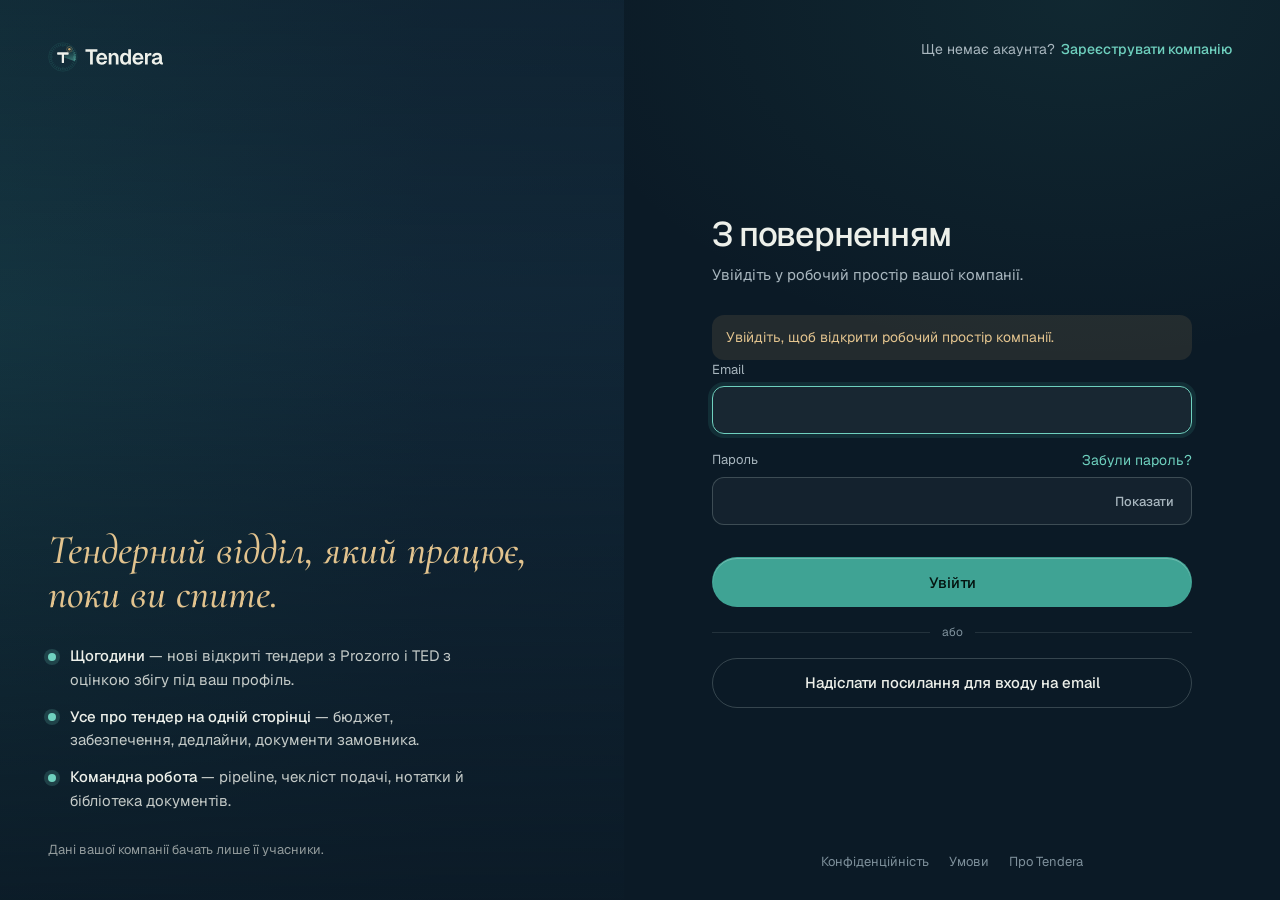
==== commit ccb2a1f7: "Subscriptions and plan limits: Start / Pro / Business / Enterprise, trial, expiry - Settings → Підпи" ====
--- a/app/index.html
+++ b/app/index.html
@@ -65,6 +65,7 @@
         <div id="bellList"></div>
       </div>
     </header>
+    <div class="plan-banner" id="planBanner" role="status" hidden></div>
     <main id="view" class="view" tabindex="-1"></main>
   </div>
 </div>
--- a/app/app.css
+++ b/app/app.css
@@ -66,6 +66,7 @@
 .side__nav a svg{width:18px;height:18px;flex:none}
 .side__nav a:hover{background:var(--surface);color:var(--text)}
 .side__nav a.is-active{background:var(--surface-2);color:var(--text);box-shadow:inset 2px 0 0 var(--accent)}
+.badge[hidden]{display:none}
 .badge{margin-left:auto;min-width:20px;height:20px;padding:0 6px;border-radius:999px;background:var(--accent-bg);color:var(--accent);font-size:12px;font-weight:600;display:grid;place-items:center}
 .side__card{margin-top:auto;padding:16px;border-radius:var(--r);background:linear-gradient(160deg,rgba(63,163,148,.18),rgba(63,163,148,.02));border:1px solid var(--line)}
 .side__card p{margin:10px 0 12px;font-size:13px;color:var(--text-2)}
@@ -460,3 +461,42 @@
 .fchip[disabled],.seg button[disabled]{opacity:.5;cursor:not-allowed}
 .thero__facts small{display:block}
 .h3{margin-top:28px!important}
+
+/* ---------- підписка ---------- */
+.plan-banner{margin:14px clamp(16px,3vw,40px) 0;padding:12px 16px;border-radius:14px;background:var(--warn-bg);color:var(--text);font-size:14px;border:1px solid rgba(226,195,142,.3)}
+.plan-banner[hidden]{display:none}
+.plan-banner a{color:var(--brass-hi);font-weight:600;margin-left:6px}
+.plan-banner--bad{background:var(--bad-bg);border-color:rgba(241,154,143,.35)}
+.gate{display:flex;flex-direction:column;align-items:center;text-align:center;gap:10px;padding:48px 24px;max-width:620px;margin:6vh auto 0}
+.gate b{font-size:20px}.gate p{margin:0;color:var(--text-2);max-width:460px}.gate .btn{margin-top:8px}
+.gate__lock{font-size:40px;line-height:1}
+.gate--big{padding:64px 28px}
+.meter{display:grid;gap:8px}
+.meter__top{display:flex;justify-content:space-between;gap:12px;font-size:14px;color:var(--text-2)}
+.meter__top b{color:var(--text);font-weight:600}
+.meter__bar{height:8px;border-radius:999px;background:var(--line);overflow:hidden}
+.meter__bar i{display:block;height:100%;border-radius:inherit;background:linear-gradient(90deg,var(--verd),var(--verd-hi));transition:width .6s ease}
+.meter small{font-size:12px;color:var(--warn)}
+.form .meter{padding:14px 16px;border:1px solid var(--line);border-radius:14px;background:var(--surface)}
+.bill{display:grid;gap:18px;max-width:1100px}
+.bill__now{display:grid;grid-template-columns:1.2fr 1fr;gap:28px;align-items:start}
+.bill__now h2{font-family:var(--serif);font-size:40px;font-weight:500;margin:2px 0 8px;color:var(--brass-hi);letter-spacing:-.01em}
+.bill__now p{margin:0;color:var(--text-2);line-height:1.6}
+.bill__req{margin-top:12px!important;padding:10px 12px;border-radius:12px;background:var(--good-bg);color:var(--text)!important;font-size:14px}
+.bill__meters{display:grid;gap:16px}
+.bill__head{display:flex;justify-content:space-between;align-items:center;gap:12px;flex-wrap:wrap}
+.bill__head h2{margin:0;font-size:20px}
+.bill__head em{font-style:normal;color:var(--good);font-size:12px;margin-left:4px}
+.bill__plans{display:grid;grid-template-columns:repeat(3,1fr);gap:14px}
+.bplan{position:relative;display:flex;flex-direction:column;gap:6px;padding:22px;border-radius:20px;border:1px solid var(--line);background:var(--surface)}
+.bplan h3{margin:0;font-size:22px}.bplan>p{margin:0}
+.bplan ul{list-style:none;padding:0;margin:10px 0 16px;display:grid;gap:8px;font-size:14px;color:var(--text-2);flex:1}
+.bplan li::before{content:"✓";color:var(--good);margin-right:8px;font-weight:700}
+.bplan__price{margin:8px 0 0!important}.bplan__price b{font-size:34px;font-weight:500;letter-spacing:-.03em}.bplan__price span{color:var(--text-3);font-size:13px;margin-left:4px}
+.bplan--pop{border-color:rgba(111,209,191,.45);background:linear-gradient(160deg,rgba(63,163,148,.16),rgba(63,163,148,0) 55%),var(--surface)}
+.bplan--cur{border-color:var(--brass);box-shadow:0 0 0 1px var(--brass) inset}
+.bplan__badge{position:absolute;top:-11px;left:20px;padding:3px 10px;border-radius:999px;font-size:12px;font-weight:600;background:var(--verd);color:#06201C}
+.bplan--cur .bplan__badge{background:var(--brass)}
+.bill__ent{display:flex;justify-content:space-between;align-items:center;gap:16px;flex-wrap:wrap}
+.bill__ent h3{margin:0 0 4px}.bill__ent p{margin:0}
+@media (max-width:900px){.bill__now{grid-template-columns:1fr}.bill__plans{grid-template-columns:1fr}}
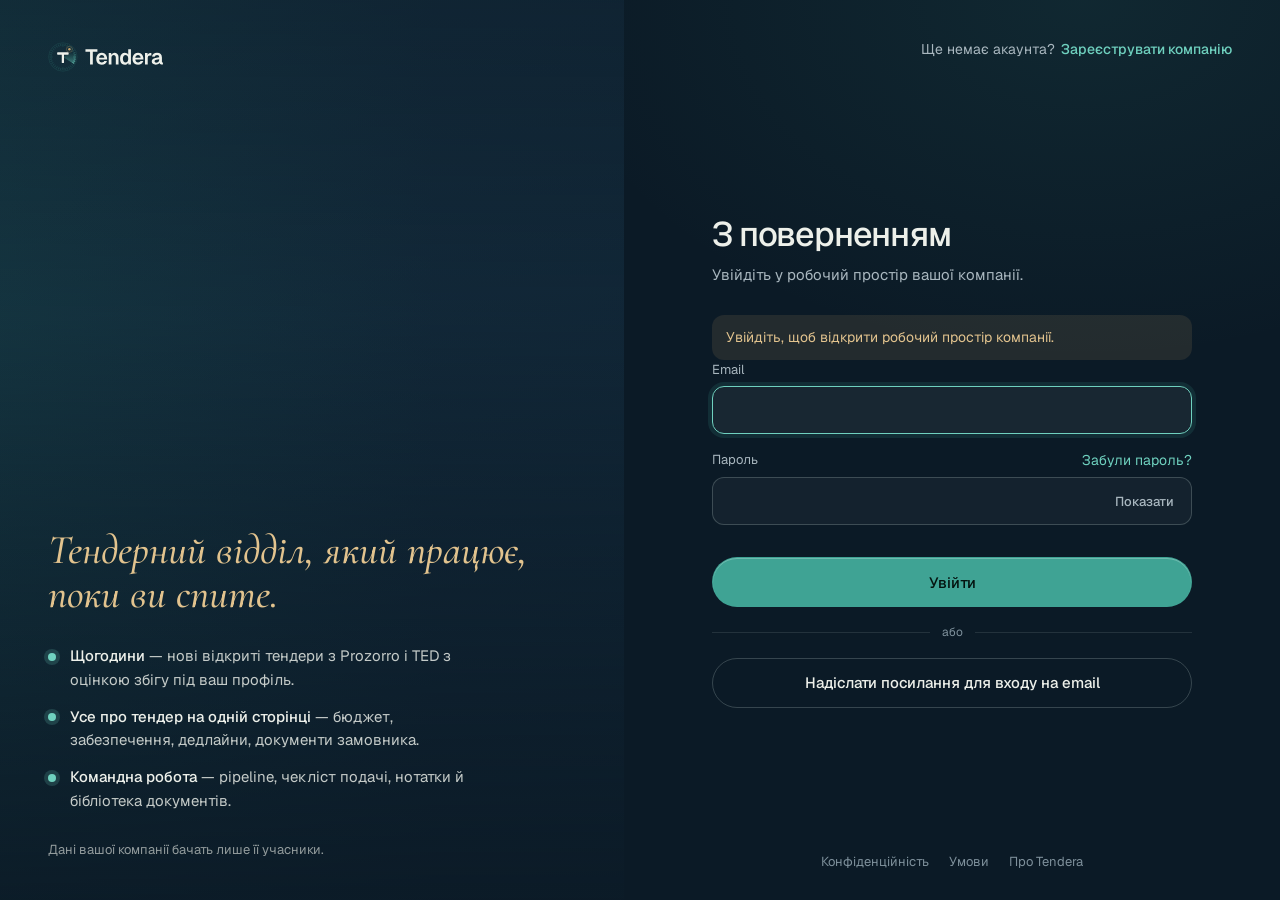
==== commit 87b3993f: "Sidebar: your name, role and subscription status instead of the static hint Co-Authored-By: Claude O" ====
--- a/app/index.html
+++ b/app/index.html
@@ -32,10 +32,12 @@
       <a href="#/analytics" data-route="analytics"><svg viewBox="0 0 24 24"><path d="M4 20V10M10 20V4M16 20v-7M22 20H2"/></svg>Аналітика</a>
       <a href="#/settings" data-route="settings"><svg viewBox="0 0 24 24"><circle cx="12" cy="12" r="3"/><path d="M19.4 15a1.6 1.6 0 0 0 .3 1.8l.1.1a2 2 0 1 1-2.8 2.8l-.1-.1a1.6 1.6 0 0 0-1.8-.3 1.6 1.6 0 0 0-1 1.5V21a2 2 0 1 1-4 0v-.1A1.6 1.6 0 0 0 9 19.4a1.6 1.6 0 0 0-1.8.3l-.1.1a2 2 0 1 1-2.8-2.8l.1-.1a1.6 1.6 0 0 0 .3-1.8 1.6 1.6 0 0 0-1.5-1H3a2 2 0 1 1 0-4h.1A1.6 1.6 0 0 0 4.6 9a1.6 1.6 0 0 0-.3-1.8l-.1-.1a2 2 0 1 1 2.8-2.8l.1.1a1.6 1.6 0 0 0 1.8.3H9a1.6 1.6 0 0 0 1-1.5V3a2 2 0 1 1 4 0v.1a1.6 1.6 0 0 0 1 1.5 1.6 1.6 0 0 0 1.8-.3l.1-.1a2 2 0 1 1 2.8 2.8l-.1.1a1.6 1.6 0 0 0-.3 1.8V9a1.6 1.6 0 0 0 1.5 1H21a2 2 0 1 1 0 4h-.1a1.6 1.6 0 0 0-1.5 1z"/></svg>Налаштування</a>
     </nav>
-    <div class="side__card">
-      <img src="../brand/mark.svg" width="28" height="28" alt="">
-      <p><b>Профіль пошуку</b><br>Чим точніші напрями, регіони й бюджет — тим точніший відбір тендерів.</p>
-      <a class="btn btn--sm btn--ghost" href="#/settings?tab=search">Налаштувати</a>
+    <div class="side__card side__me" id="sideMe">
+      <div class="me__row"><span class="avatar" id="sideAvatar" aria-hidden="true"></span><span class="me__txt"><b id="sideName"></b><small id="sideRole"></small></span></div>
+      <div class="me__plan"><span class="me__label">Підписка</span><b id="sidePlan"></b><span class="chip" id="sideStatus"></span></div>
+      <div class="meter__bar" id="sideBar" hidden><i></i></div>
+      <small class="me__note" id="sideNote"></small>
+      <a class="btn btn--sm btn--ghost" id="sideCta" href="#/settings?tab=billing">Керувати підпискою</a>
     </div>
     <a class="side__back" href="../">← На сайт Tendera</a>
   </aside>
--- a/app/app.css
+++ b/app/app.css
@@ -500,3 +500,18 @@
 .bill__ent{display:flex;justify-content:space-between;align-items:center;gap:16px;flex-wrap:wrap}
 .bill__ent h3{margin:0 0 4px}.bill__ent p{margin:0}
 @media (max-width:900px){.bill__now{grid-template-columns:1fr}.bill__plans{grid-template-columns:1fr}}
+
+/* ---------- акаунт і підписка в бічній панелі ---------- */
+.side__me{display:grid;gap:12px}
+.me__row{display:flex;align-items:center;gap:10px;min-width:0}
+.me__txt{display:grid;min-width:0}
+.me__txt b{font-size:14px;font-weight:600;white-space:nowrap;overflow:hidden;text-overflow:ellipsis}
+.me__txt small{font-size:12px;color:var(--text-3);white-space:nowrap;overflow:hidden;text-overflow:ellipsis}
+.me__plan{display:flex;align-items:center;gap:8px;flex-wrap:wrap;padding-top:12px;border-top:1px solid var(--line)}
+.me__label{width:100%;font-size:11px;letter-spacing:.08em;text-transform:uppercase;color:var(--text-3)}
+.me__plan b{font-family:var(--serif);font-size:24px;font-weight:500;color:var(--brass-hi);line-height:1}
+.me__plan .chip{margin-left:auto}
+.side__me .meter__bar{height:6px}
+.side__me .meter__bar[hidden]{display:none}
+.me__note{font-size:12px;color:var(--text-2);line-height:1.4}
+.side__me .btn{justify-self:start}
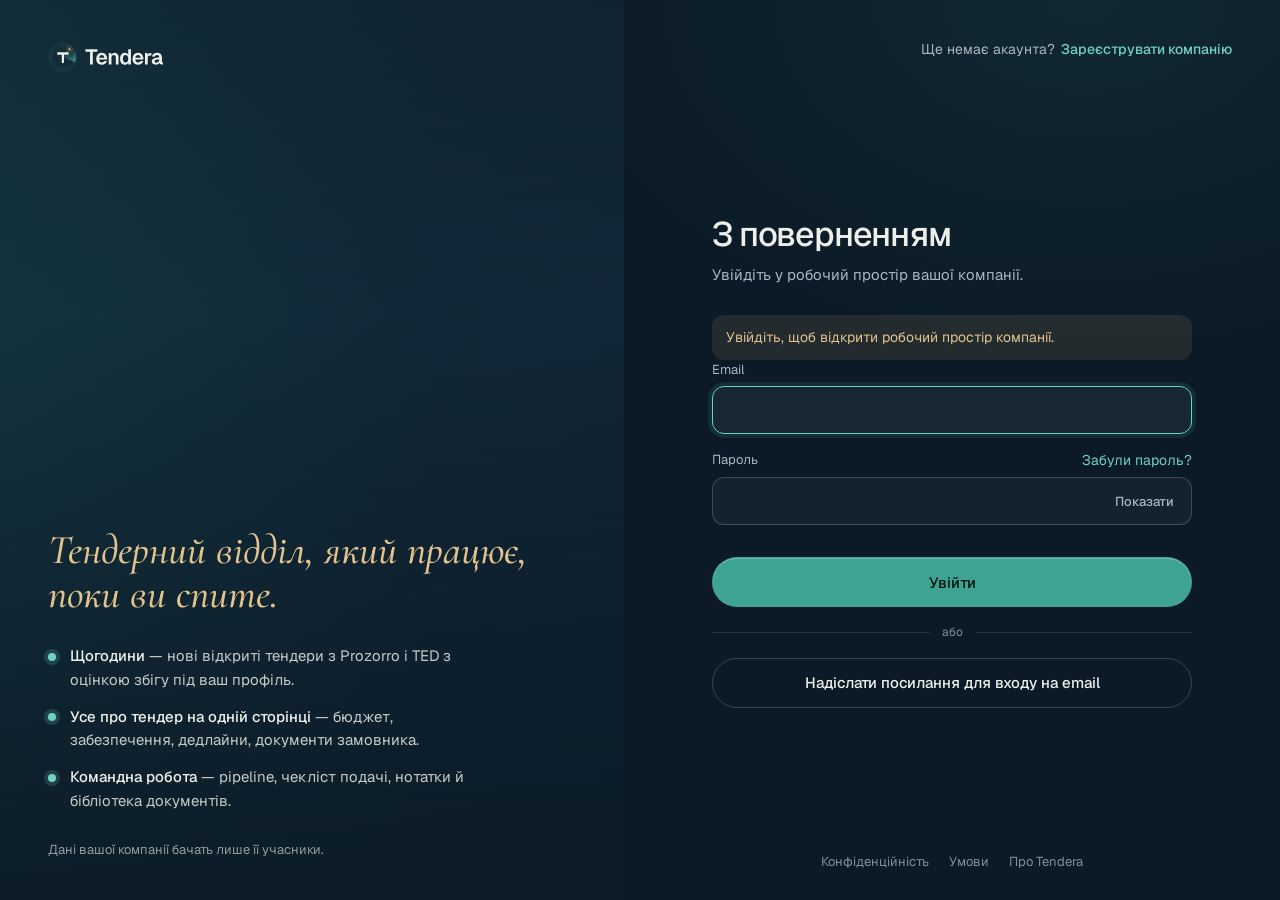
==== commit 606de5a6: "Profile photos across the app; versioned app files so browsers load fresh code - Upload/remove photo" ====
--- a/app/index.html
+++ b/app/index.html
@@ -12,7 +12,7 @@
 <meta property="og:image" content="../brand/og.png">
 <link rel="preconnect" href="https://images.unsplash.com">
 <link rel="stylesheet" href="../assets/css/fonts.css">
-<link rel="stylesheet" href="app.css">
+<link rel="stylesheet" href="app.css?v=20261031b">
 </head>
 <body class="booting">
 <a class="skip" href="#view">Перейти до змісту</a>
@@ -56,7 +56,7 @@
         <button class="avatar" id="meBtn" type="button" aria-haspopup="true" aria-expanded="false" aria-controls="mePop" title="Акаунт"></button>
       </div>
       <div class="pop" id="mePop" hidden>
-        <div class="pop__me"><b id="meName"></b><span id="meMail"></span></div>
+        <div class="pop__me"><span class="avatar" id="meAvatar" aria-hidden="true"></span><span class="pop__meTxt"><b id="meName"></b><span id="meMail"></span></span></div>
         <a href="#/settings?tab=account" class="pop__item"><b>Акаунт</b></a>
         <a href="#/settings?tab=company" class="pop__item"><b>Профіль компанії</b></a>
         <a href="#/settings?tab=team" class="pop__item"><b>Команда</b></a>
@@ -84,10 +84,10 @@
 <div class="toasts" id="toasts" aria-live="polite"></div>
 
 <script src="../assets/vendor/supabase.js"></script>
-<script src="../assets/js/config.js"></script>
-<script src="../assets/js/auth-client.js"></script>
+<script src="../assets/js/config.js?v=20261031b"></script>
+<script src="../assets/js/auth-client.js?v=20261031b"></script>
 <script src="../assets/js/taxonomy.js"></script>
 <script src="../assets/js/europe.js"></script>
-<script src="app.js"></script>
+<script src="app.js?v=20261031b"></script>
 </body>
 </html>
--- a/app/app.css
+++ b/app/app.css
@@ -515,3 +515,17 @@
 .side__me .meter__bar[hidden]{display:none}
 .me__note{font-size:12px;color:var(--text-2);line-height:1.4}
 .side__me .btn{justify-self:start}
+
+/* ---------- аватари ---------- */
+.avatar{overflow:hidden;color:#F4F1EA;text-shadow:0 1px 1px rgba(0,0,0,.2)}
+.avatar img{width:100%;height:100%;object-fit:cover;display:block}
+.avatar--xl{width:84px;height:84px;font-size:28px;box-shadow:0 0 0 3px var(--surface),0 0 0 4px var(--line)}
+.avatar--pending{opacity:.6;filter:grayscale(.6)}
+#meBtn{width:40px;height:40px;font-size:14px;padding:0;box-shadow:0 0 0 2px var(--bg,transparent),0 0 0 3px var(--line)}
+.side__me .avatar{width:42px;height:42px;font-size:15px}
+.pop__me{grid-template-columns:auto 1fr;align-items:center;gap:10px}
+.pop__me .avatar{width:38px;height:38px}
+.pop__meTxt{display:grid;min-width:0}
+.avedit{display:flex;align-items:center;gap:18px;padding:16px;border:1px solid var(--line);border-radius:16px;background:var(--surface);max-width:640px;margin-bottom:16px}
+.avedit b{display:block;font-weight:600}.avedit small{display:block;color:var(--text-3);font-size:13px;margin-top:2px}
+.avedit label.btn{cursor:pointer}
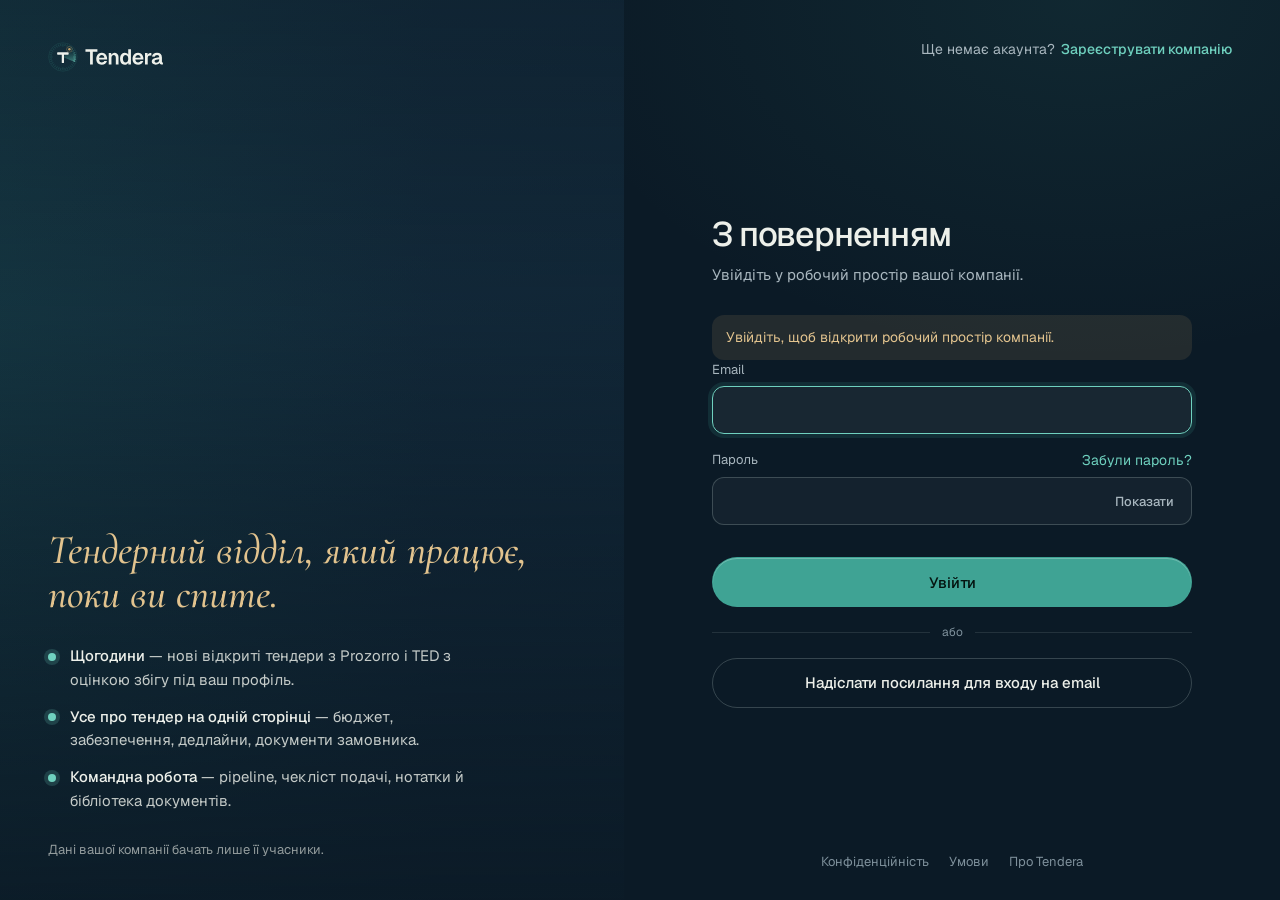
==== commit de7a059f: "Auth: show the form immediately, never wait on a stuck session check - Render sign-up / login before" ====
--- a/app/index.html
+++ b/app/index.html
@@ -11,8 +11,8 @@
 <link rel="manifest" href="manifest.webmanifest">
 <meta property="og:image" content="../brand/og.png">
 <link rel="preconnect" href="https://images.unsplash.com">
-<link rel="stylesheet" href="../assets/css/fonts.css">
-<link rel="stylesheet" href="app.css?v=20261031b">
+<link rel="stylesheet" href="../assets/css/fonts.css?v=20261110">
+<link rel="stylesheet" href="app.css?v=20261110">
 </head>
 <body class="booting">
 <a class="skip" href="#view">Перейти до змісту</a>
@@ -84,10 +84,10 @@
 <div class="toasts" id="toasts" aria-live="polite"></div>
 
 <script src="../assets/vendor/supabase.js"></script>
-<script src="../assets/js/config.js?v=20261031b"></script>
-<script src="../assets/js/auth-client.js?v=20261031b"></script>
-<script src="../assets/js/taxonomy.js"></script>
-<script src="../assets/js/europe.js"></script>
-<script src="app.js?v=20261031b"></script>
+<script src="../assets/js/config.js?v=20261110"></script>
+<script src="../assets/js/auth-client.js?v=20261110"></script>
+<script src="../assets/js/taxonomy.js?v=20261110"></script>
+<script src="../assets/js/europe.js?v=20261110"></script>
+<script src="app.js?v=20261110"></script>
 </body>
 </html>
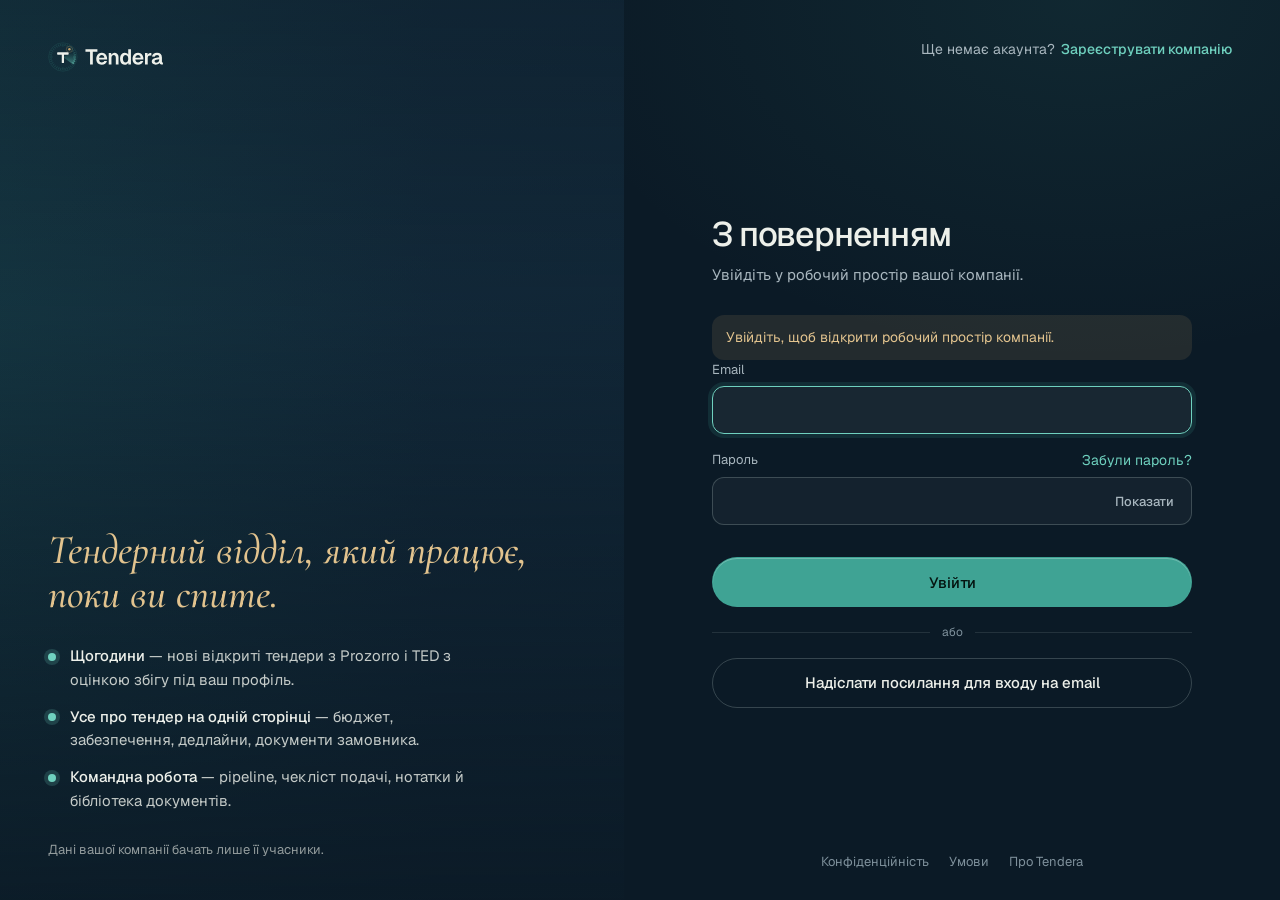
==== commit 0e620b0d: "Clearer message when the auth server is unreachable Co-Authored-By: Claude Opus 5.5 <noreply@anthrop" ====
--- a/app/index.html
+++ b/app/index.html
@@ -11,8 +11,8 @@
 <link rel="manifest" href="manifest.webmanifest">
 <meta property="og:image" content="../brand/og.png">
 <link rel="preconnect" href="https://images.unsplash.com">
-<link rel="stylesheet" href="../assets/css/fonts.css?v=20261110">
-<link rel="stylesheet" href="app.css?v=20261110">
+<link rel="stylesheet" href="../assets/css/fonts.css?v=20261110b">
+<link rel="stylesheet" href="app.css?v=20261110b">
 </head>
 <body class="booting">
 <a class="skip" href="#view">Перейти до змісту</a>
@@ -84,10 +84,10 @@
 <div class="toasts" id="toasts" aria-live="polite"></div>
 
 <script src="../assets/vendor/supabase.js"></script>
-<script src="../assets/js/config.js?v=20261110"></script>
-<script src="../assets/js/auth-client.js?v=20261110"></script>
-<script src="../assets/js/taxonomy.js?v=20261110"></script>
-<script src="../assets/js/europe.js?v=20261110"></script>
-<script src="app.js?v=20261110"></script>
+<script src="../assets/js/config.js?v=20261110b"></script>
+<script src="../assets/js/auth-client.js?v=20261110b"></script>
+<script src="../assets/js/taxonomy.js?v=20261110b"></script>
+<script src="../assets/js/europe.js?v=20261110b"></script>
+<script src="app.js?v=20261110b"></script>
 </body>
 </html>
